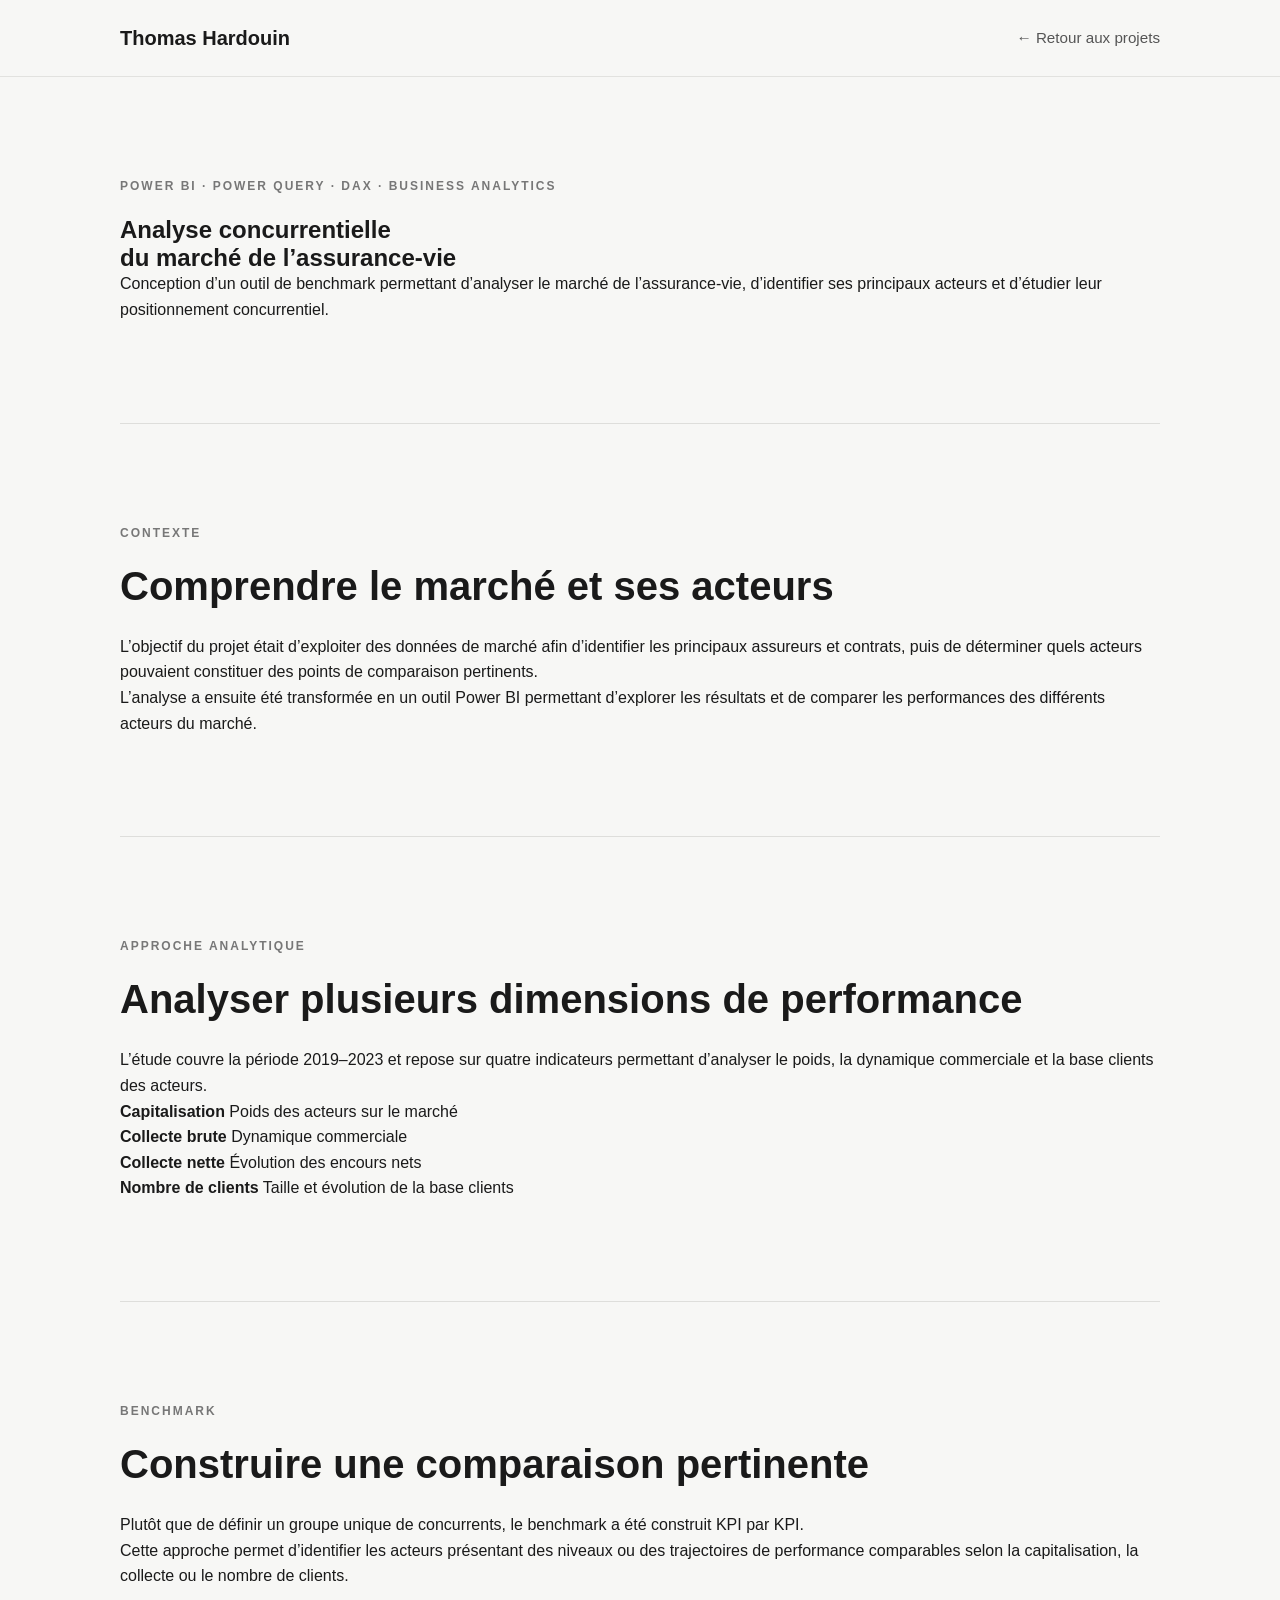
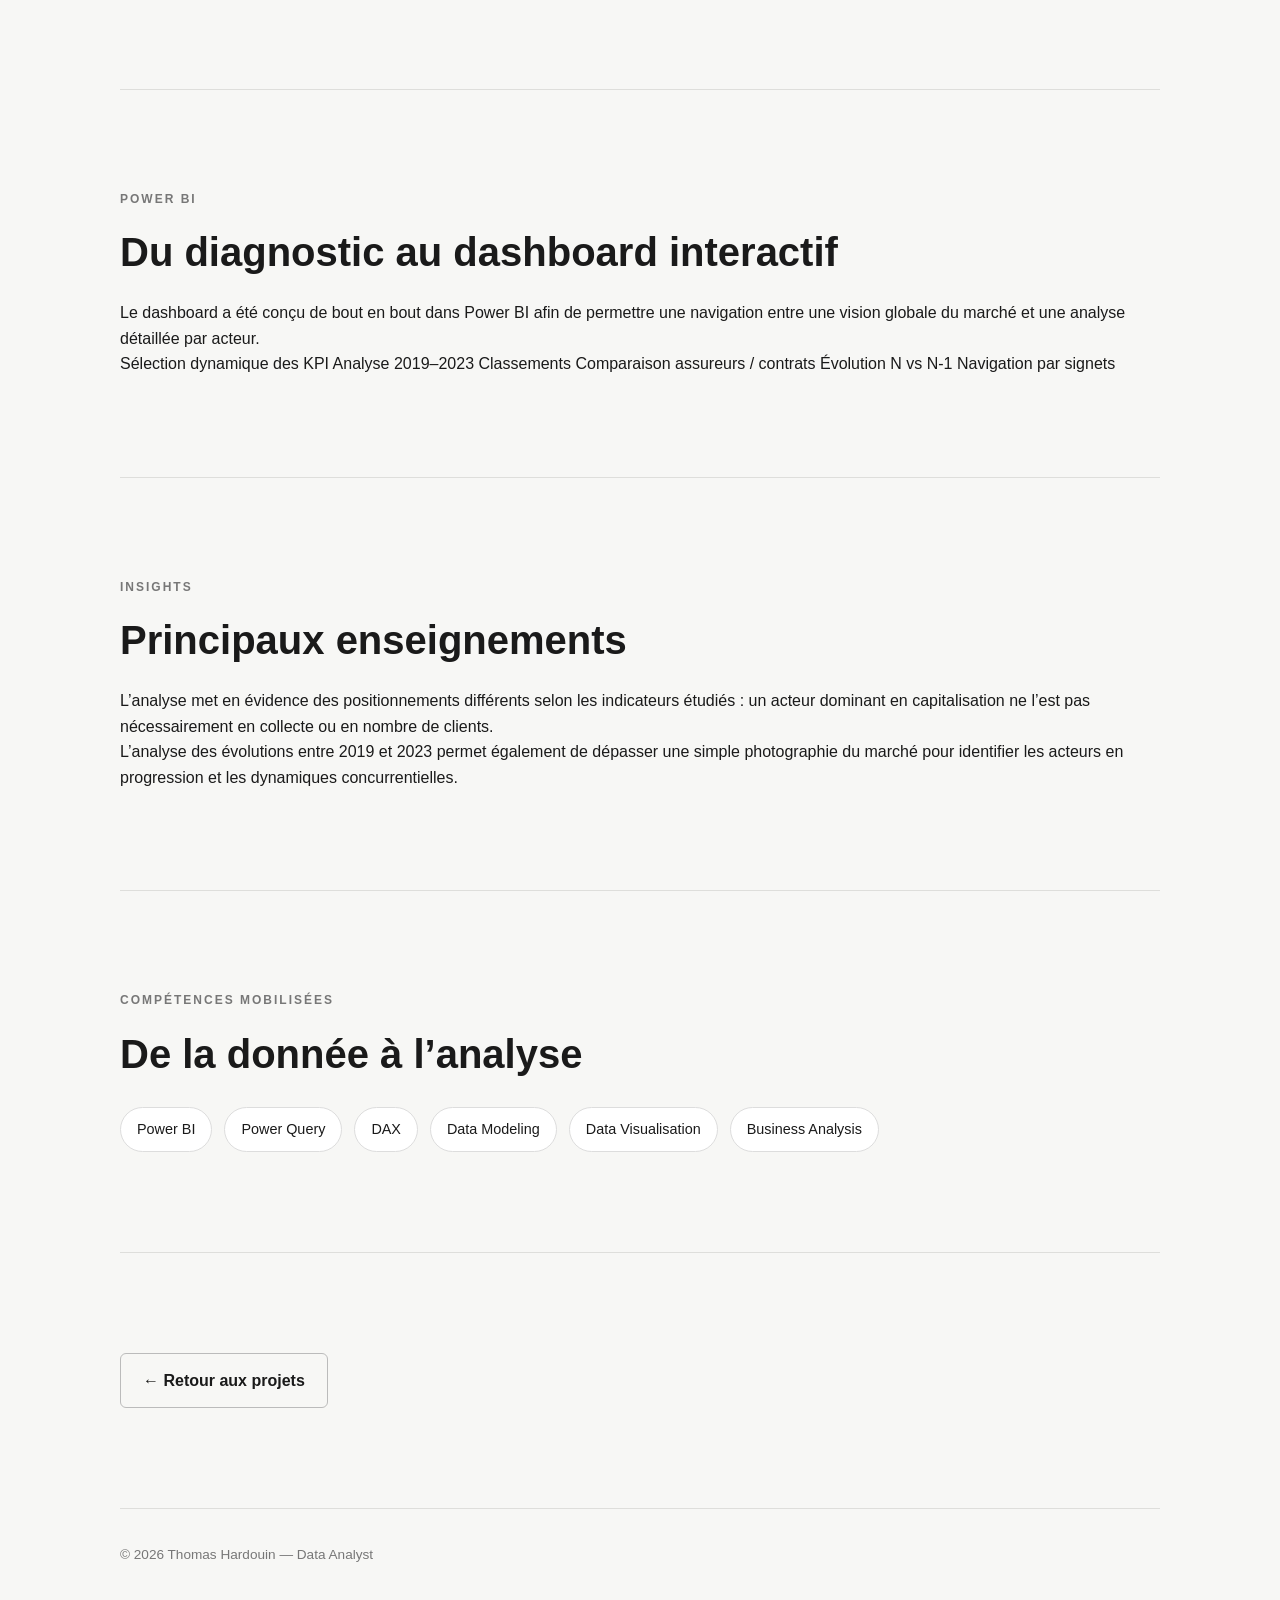
==== assurance-vie.html @ 6c4dad11 "Create assurance-vie.html for life insurance analysis This HTML file presents a competitive analysis" ====
<!DOCTYPE html>
<html lang="fr">

<head>
    <meta charset="UTF-8">
    <meta name="viewport" content="width=device-width, initial-scale=1.0">

    <title>Analyse concurrentielle Assurance Vie | Thomas Hardouin</title>

    <meta name="description"
          content="Projet Power BI d'analyse concurrentielle du marché de l'assurance-vie réalisé par Thomas Hardouin.">

    <link rel="stylesheet" href="style.css">
</head>

<body>

    <!-- Navigation -->
    <header>
        <nav>
            <a href="index.html" class="logo">Thomas Hardouin</a>

            <div class="nav-links">
                <a href="index.html#projets">← Retour aux projets</a>
            </div>
        </nav>
    </header>


    <main class="project-page">

        <!-- Présentation -->
        <section class="project-hero">

            <p class="section-label">
                POWER BI · POWER QUERY · DAX · BUSINESS ANALYTICS
            </p>

            <h1>
                Analyse concurrentielle<br>
                du marché de l’assurance-vie
            </h1>

            <p class="project-intro">
                Conception d’un outil de benchmark permettant d’analyser
                le marché de l’assurance-vie, d’identifier ses principaux
                acteurs et d’étudier leur positionnement concurrentiel.
            </p>

        </section>


        <!-- Contexte -->
        <section class="project-section">

            <p class="section-label">CONTEXTE</p>

            <h2>Comprendre le marché et ses acteurs</h2>

            <p>
                L’objectif du projet était d’exploiter des données de marché
                afin d’identifier les principaux assureurs et contrats,
                puis de déterminer quels acteurs pouvaient constituer
                des points de comparaison pertinents.
            </p>

            <p>
                L’analyse a ensuite été transformée en un outil Power BI
                permettant d’explorer les résultats et de comparer
                les performances des différents acteurs du marché.
            </p>

        </section>


        <!-- Approche -->
        <section class="project-section">

            <p class="section-label">APPROCHE ANALYTIQUE</p>

            <h2>Analyser plusieurs dimensions de performance</h2>

            <p>
                L’étude couvre la période 2019–2023 et repose sur quatre
                indicateurs permettant d’analyser le poids, la dynamique
                commerciale et la base clients des acteurs.
            </p>

            <div class="project-kpis">

                <div>
                    <strong>Capitalisation</strong>
                    <span>Poids des acteurs sur le marché</span>
                </div>

                <div>
                    <strong>Collecte brute</strong>
                    <span>Dynamique commerciale</span>
                </div>

                <div>
                    <strong>Collecte nette</strong>
                    <span>Évolution des encours nets</span>
                </div>

                <div>
                    <strong>Nombre de clients</strong>
                    <span>Taille et évolution de la base clients</span>
                </div>

            </div>

        </section>


        <!-- Benchmark -->
        <section class="project-section">

            <p class="section-label">BENCHMARK</p>

            <h2>Construire une comparaison pertinente</h2>

            <p>
                Plutôt que de définir un groupe unique de concurrents,
                le benchmark a été construit KPI par KPI.
            </p>

            <p>
                Cette approche permet d’identifier les acteurs présentant
                des niveaux ou des trajectoires de performance comparables
                selon la capitalisation, la collecte ou le nombre de clients.
            </p>

        </section>


        <!-- Dashboard -->
        <section class="project-section">

            <p class="section-label">POWER BI</p>

            <h2>Du diagnostic au dashboard interactif</h2>

            <p>
                Le dashboard a été conçu de bout en bout dans Power BI
                afin de permettre une navigation entre une vision globale
                du marché et une analyse détaillée par acteur.
            </p>

            <div class="dashboard-features">
                <span>Sélection dynamique des KPI</span>
                <span>Analyse 2019–2023</span>
                <span>Classements</span>
                <span>Comparaison assureurs / contrats</span>
                <span>Évolution N vs N-1</span>
                <span>Navigation par signets</span>
            </div>

            <!-- Nous ajouterons ici la capture du dashboard -->

        </section>


        <!-- Enseignements -->
        <section class="project-section">

            <p class="section-label">INSIGHTS</p>

            <h2>Principaux enseignements</h2>

            <p>
                L’analyse met en évidence des positionnements différents
                selon les indicateurs étudiés : un acteur dominant en
                capitalisation ne l’est pas nécessairement en collecte
                ou en nombre de clients.
            </p>

            <p>
                L’analyse des évolutions entre 2019 et 2023 permet également
                de dépasser une simple photographie du marché pour identifier
                les acteurs en progression et les dynamiques concurrentielles.
            </p>

        </section>


        <!-- Compétences -->
        <section class="project-section">

            <p class="section-label">COMPÉTENCES MOBILISÉES</p>

            <h2>De la donnée à l’analyse</h2>

            <div class="skills">
                <span>Power BI</span>
                <span>Power Query</span>
                <span>DAX</span>
                <span>Data Modeling</span>
                <span>Data Visualisation</span>
                <span>Business Analysis</span>
            </div>

        </section>


        <!-- Retour -->
        <section class="project-back">
            <a href="index.html#projets" class="button secondary">
                ← Retour aux projets
            </a>
        </section>

    </main>


    <footer>
        <p>© 2026 Thomas Hardouin — Data Analyst</p>
    </footer>

</body>
</html>
---- style.css ----
/* =========================
   BASE
========================= */

* {
    margin: 0;
    padding: 0;
    box-sizing: border-box;
}

html {
    scroll-behavior: smooth;
}

body {
    font-family: Arial, Helvetica, sans-serif;
    background: #f7f7f5;
    color: #1a1a1a;
    line-height: 1.6;
}

a {
    color: inherit;
    text-decoration: none;
}

/* =========================
   NAVIGATION
========================= */

header {
    background: rgba(247, 247, 245, 0.95);
    border-bottom: 1px solid #e2e2df;
    position: sticky;
    top: 0;
    z-index: 100;
}

nav {
    max-width: 1100px;
    margin: auto;
    padding: 22px 30px;
    display: flex;
    justify-content: space-between;
    align-items: center;
}

.logo {
    font-size: 1.25rem;
    font-weight: 700;
}

.nav-links {
    display: flex;
    gap: 30px;
}

.nav-links a {
    color: #555;
    font-size: 0.95rem;
}

.nav-links a:hover {
    color: #000;
}

/* =========================
   STRUCTURE
========================= */

main {
    max-width: 1100px;
    margin: auto;
    padding: 0 30px;
}

section {
    padding: 100px 0;
    border-bottom: 1px solid #dededb;
}

.section-label,
.eyebrow {
    font-size: 0.75rem;
    font-weight: 700;
    letter-spacing: 2px;
    color: #777;
    margin-bottom: 20px;
}

h1,
h2,
h3 {
    line-height: 1.15;
}

h2 {
    font-size: 2.5rem;
    margin-bottom: 25px;
}

/* =========================
   HERO
========================= */

.hero {
    min-height: 75vh;
    display: flex;
    flex-direction: column;
    justify-content: center;
}

.hero h1 {
    font-size: clamp(3rem, 7vw, 5.5rem);
    max-width: 900px;
    letter-spacing: -3px;
    margin-bottom: 30px;
}

.hero-description {
    max-width: 650px;
    font-size: 1.2rem;
    color: #555;
    margin-bottom: 40px;
}

.hero-buttons {
    display: flex;
    gap: 15px;
    flex-wrap: wrap;
}

.button {
    display: inline-block;
    padding: 14px 22px;
    border-radius: 6px;
    font-weight: 600;
}

.button.primary {
    background: #1a1a1a;
    color: white;
}

.button.secondary {
    border: 1px solid #bbb;
    background: transparent;
}

.button:hover {
    opacity: 0.8;
}

/* =========================
   À PROPOS
========================= */

#apropos > p:last-child {
    max-width: 750px;
    font-size: 1.15rem;
    color: #555;
}

/* =========================
   PROJETS
========================= */

.projects-grid {
    display: grid;
    grid-template-columns: repeat(2, 1fr);
    gap: 25px;
    margin-top: 40px;
}

.project-card {
    background: white;
    border: 1px solid #e0e0dd;
    border-radius: 12px;
    padding: 35px;
    transition: transform 0.2s ease, box-shadow 0.2s ease;
}

.project-card:hover {
    transform: translateY(-4px);
    box-shadow: 0 12px 30px rgba(0, 0, 0, 0.07);
}

.project-type {
    font-size: 0.7rem;
    letter-spacing: 1px;
    font-weight: 700;
    color: #777;
    margin-bottom: 18px;
}

.project-card h3 {
    font-size: 1.6rem;
    margin-bottom: 18px;
}

.project-card > p:not(.project-type) {
    color: #666;
    margin-bottom: 25px;
}

.project-link {
    font-weight: 600;
}

.upcoming {
    opacity: 0.6;
}

/* =========================
   COMPÉTENCES
========================= */

.skills {
    display: flex;
    flex-wrap: wrap;
    gap: 12px;
    margin-top: 30px;
}

.skills span {
    background: white;
    border: 1px solid #ddd;
    padding: 10px 16px;
    border-radius: 50px;
    font-size: 0.9rem;
}

/* =========================
   CONTACT
========================= */

#contact > p:not(.section-label) {
    color: #555;
    font-size: 1.1rem;
    margin-bottom: 25px;
}

.contact-links {
    display: flex;
    gap: 20px;
}

.contact-links a {
    font-weight: 600;
    border-bottom: 1px solid #222;
}

/* =========================
   FOOTER
========================= */

footer {
    max-width: 1100px;
    margin: auto;
    padding: 35px 30px;
    color: #777;
    font-size: 0.85rem;
}

/* =========================
   MOBILE
========================= */

@media (max-width: 700px) {

    nav {
        padding: 18px 20px;
    }

    .nav-links {
        display: none;
    }

    main {
        padding: 0 20px;
    }

    section {
        padding: 70px 0;
    }

    .hero h1 {
        letter-spacing: -2px;
    }

    .projects-grid {
        grid-template-columns: 1fr;
    }

    h2 {
        font-size: 2rem;
    }
}



}

/* =========================
   PHOTO ACCUEIL
========================= */

.hero {
    position: relative;
    padding-right: 360px;
}

.hero-photo {
    position: absolute;
    right: 25px;
    top: 50%;
    transform: translateY(-50%);
}

.hero-photo img {
    width: 280px;
    height: 280px;
    object-fit: cover;
    object-position: center top;
    border-radius: 50%;
    display: block;
}

/* =========================
   PHOTO ACCUEIL - MOBILE
========================= */

@media (max-width: 800px) {

    .hero {
        padding-right: 0;
    }

    .hero-photo {
        position: static;
        transform: none;
        margin-top: 40px;
        display: flex;
        justify-content: center;
    }

    .hero-photo img {
        width: 200px;
        height: 200px;
        object-fit: cover;
        object-position: center top;
        border-radius: 50%;
    }
}
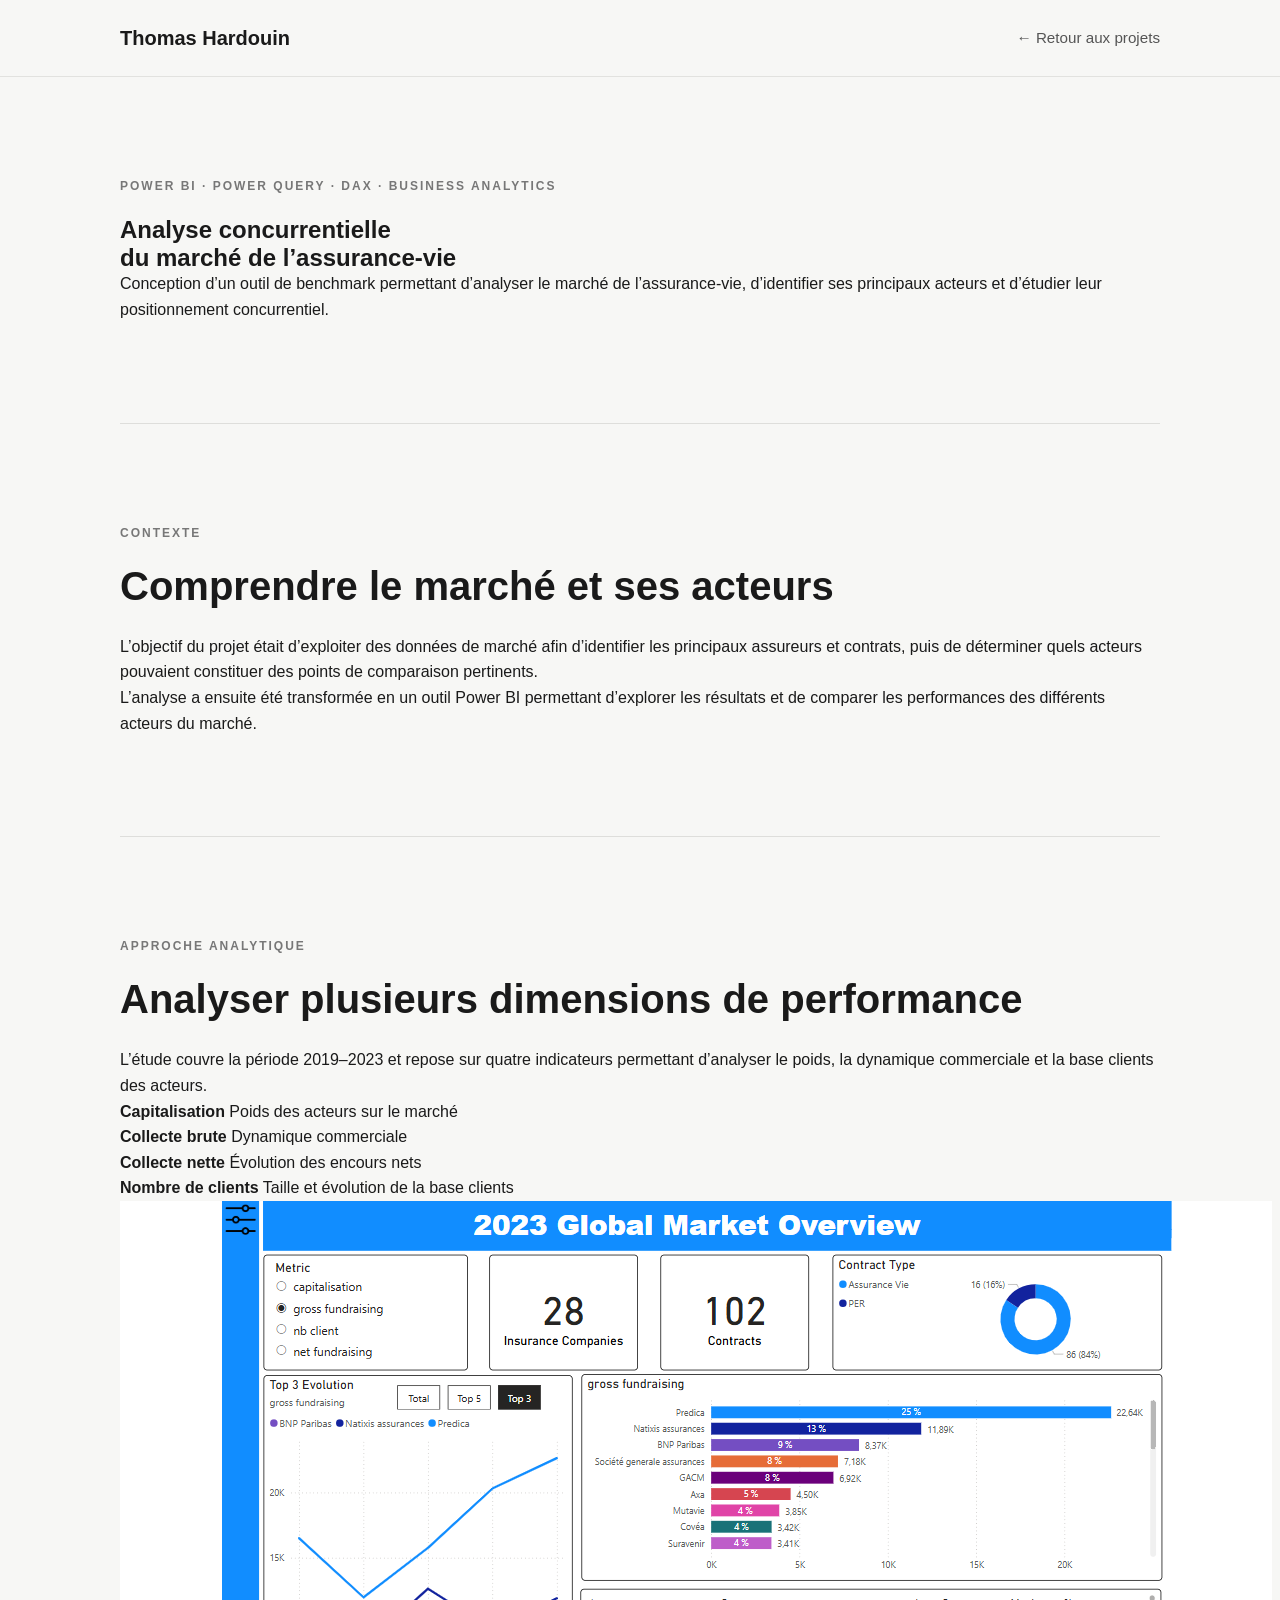
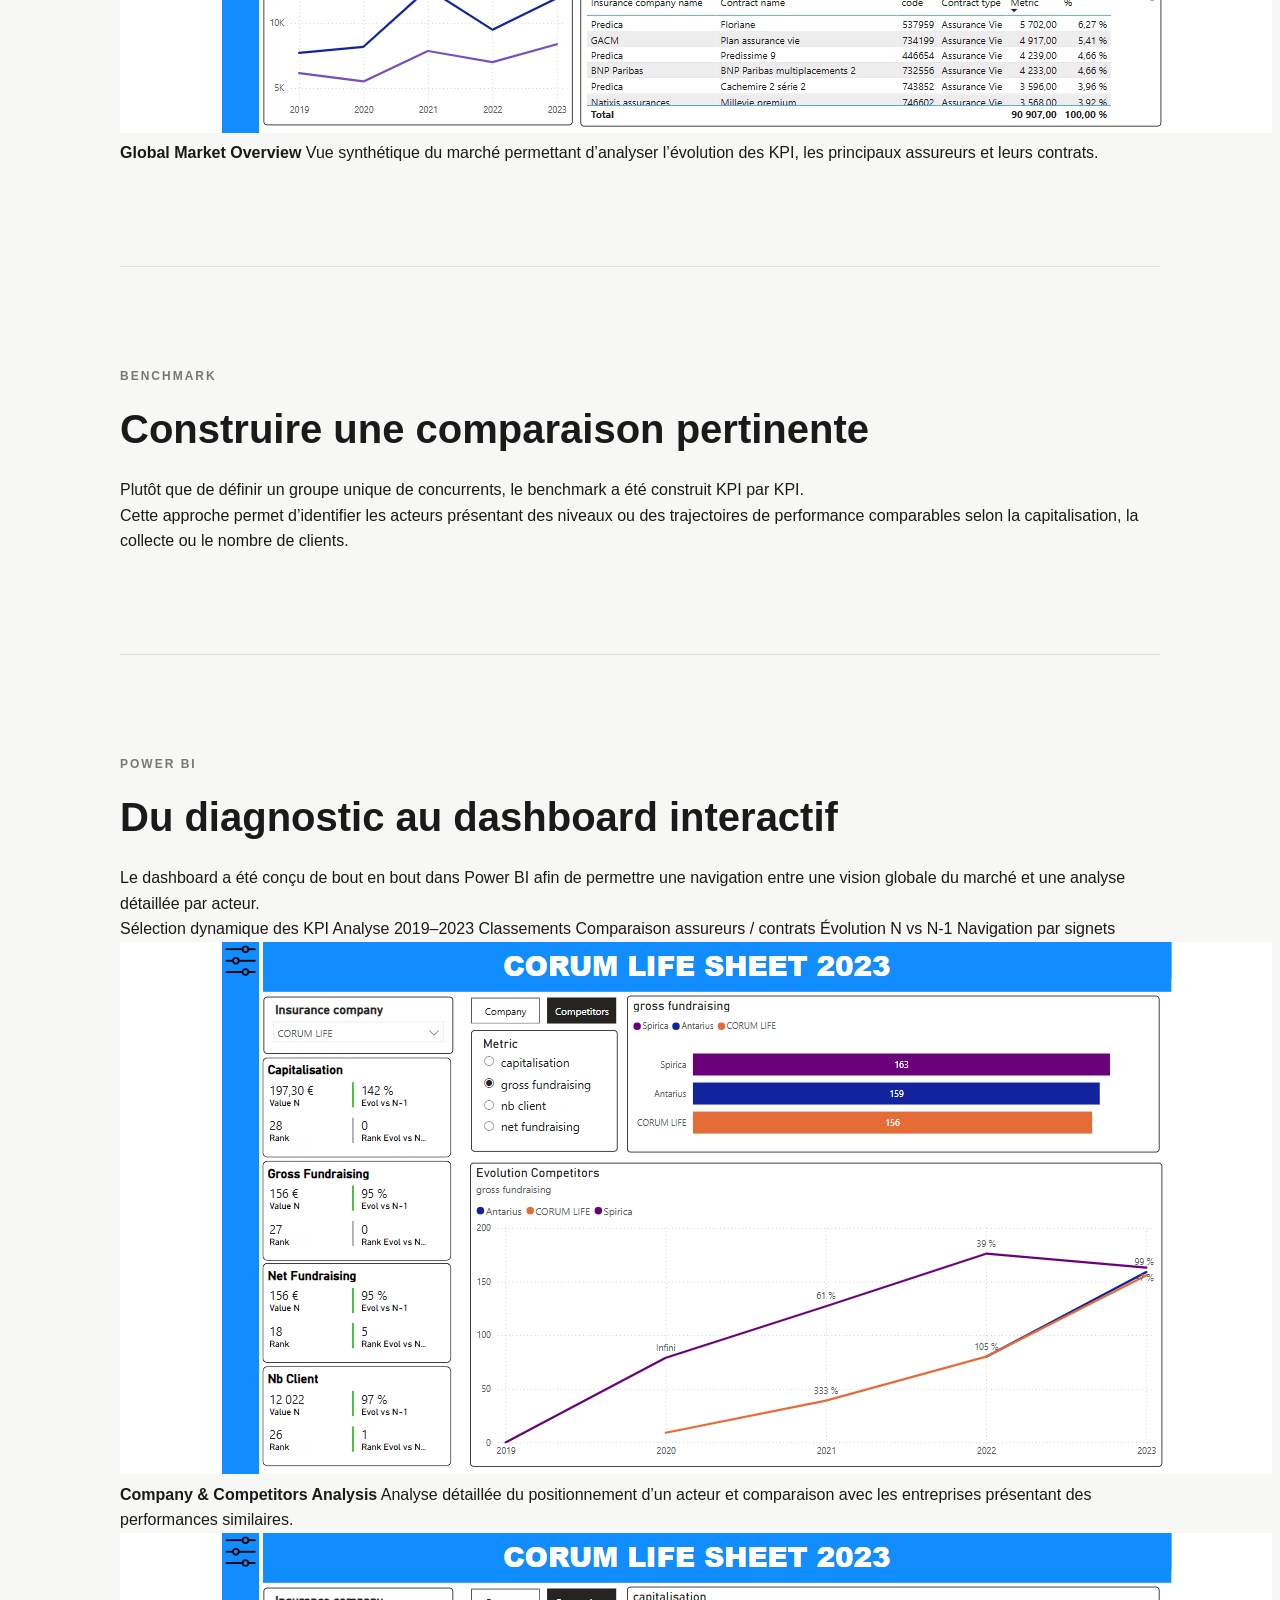
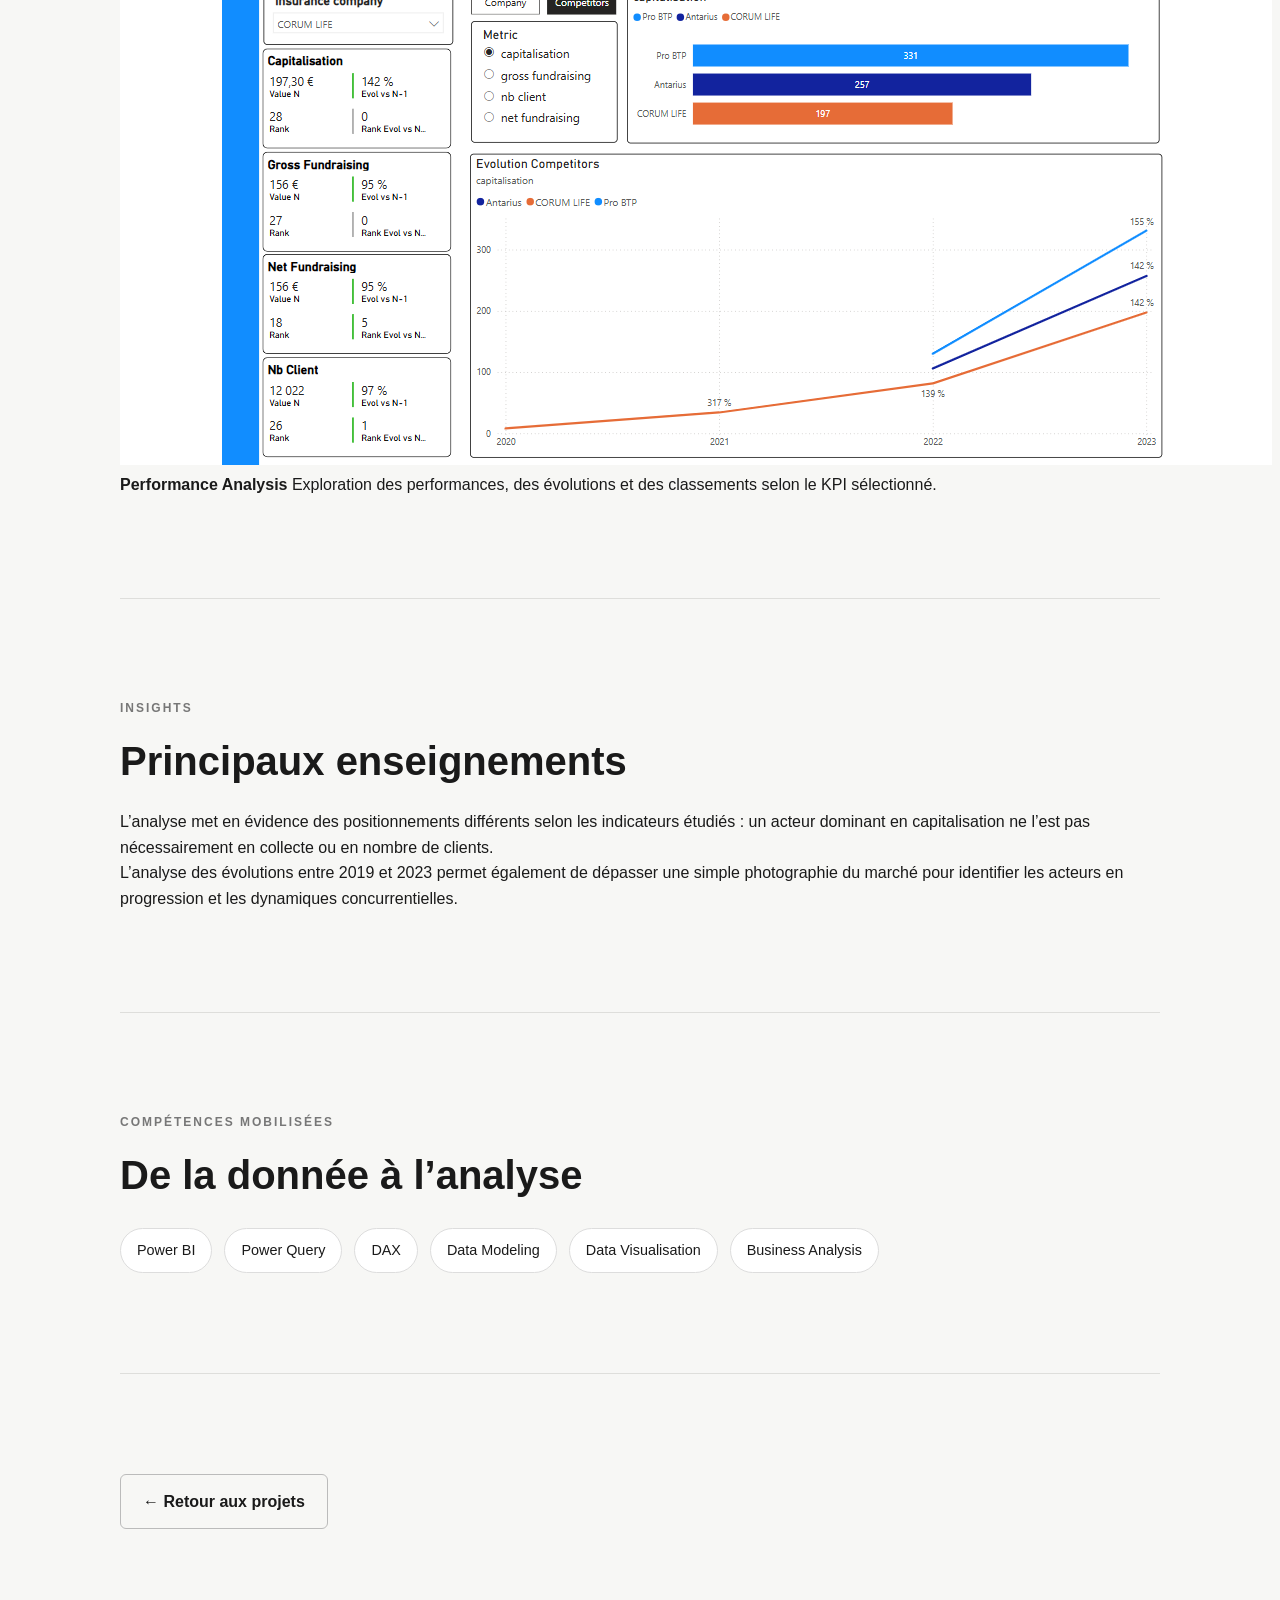
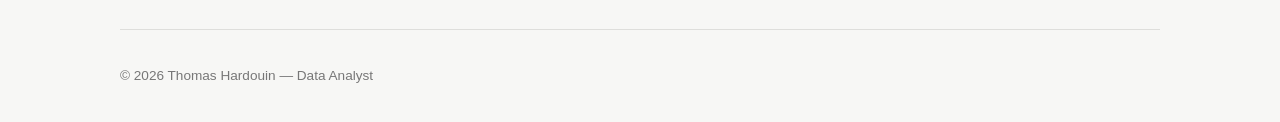
==== commit c7dbf093: "Update assurance-vie.html" ====
--- a/assurance-vie.html
+++ b/assurance-vie.html
@@ -109,6 +109,25 @@
                 </div>
 
             </div>
+
+
+            <!-- Capture Global Market Overview -->
+            <figure class="dashboard-showcase">
+
+                <img
+                    src="global-market-overview.png"
+                    alt="Dashboard Power BI - Global Market Overview"
+                    class="dashboard-image"
+                >
+
+                <figcaption>
+                    <strong>Global Market Overview</strong>
+                    Vue synthétique du marché permettant d’analyser
+                    l’évolution des KPI, les principaux assureurs
+                    et leurs contrats.
+                </figcaption>
+
+            </figure>
 
         </section>
 
@@ -156,7 +175,42 @@
                 <span>Navigation par signets</span>
             </div>
 
-            <!-- Nous ajouterons ici la capture du dashboard -->
+
+            <!-- Capture Benchmark -->
+            <figure class="dashboard-showcase">
+
+                <img
+                    src="corum-life-benchmark.png"
+                    alt="Dashboard Power BI - Benchmark concurrentiel"
+                    class="dashboard-image"
+                >
+
+                <figcaption>
+                    <strong>Company & Competitors Analysis</strong>
+                    Analyse détaillée du positionnement d’un acteur
+                    et comparaison avec les entreprises présentant
+                    des performances similaires.
+                </figcaption>
+
+            </figure>
+
+
+            <!-- Capture Performance -->
+            <figure class="dashboard-showcase">
+
+                <img
+                    src="corum-life-performance.png"
+                    alt="Dashboard Power BI - Analyse des performances"
+                    class="dashboard-image"
+                >
+
+                <figcaption>
+                    <strong>Performance Analysis</strong>
+                    Exploration des performances, des évolutions
+                    et des classements selon le KPI sélectionné.
+                </figcaption>
+
+            </figure>
 
         </section>
 
@@ -205,9 +259,11 @@
 
         <!-- Retour -->
         <section class="project-back">
+
             <a href="index.html#projets" class="button secondary">
                 ← Retour aux projets
             </a>
+
         </section>
 
     </main>
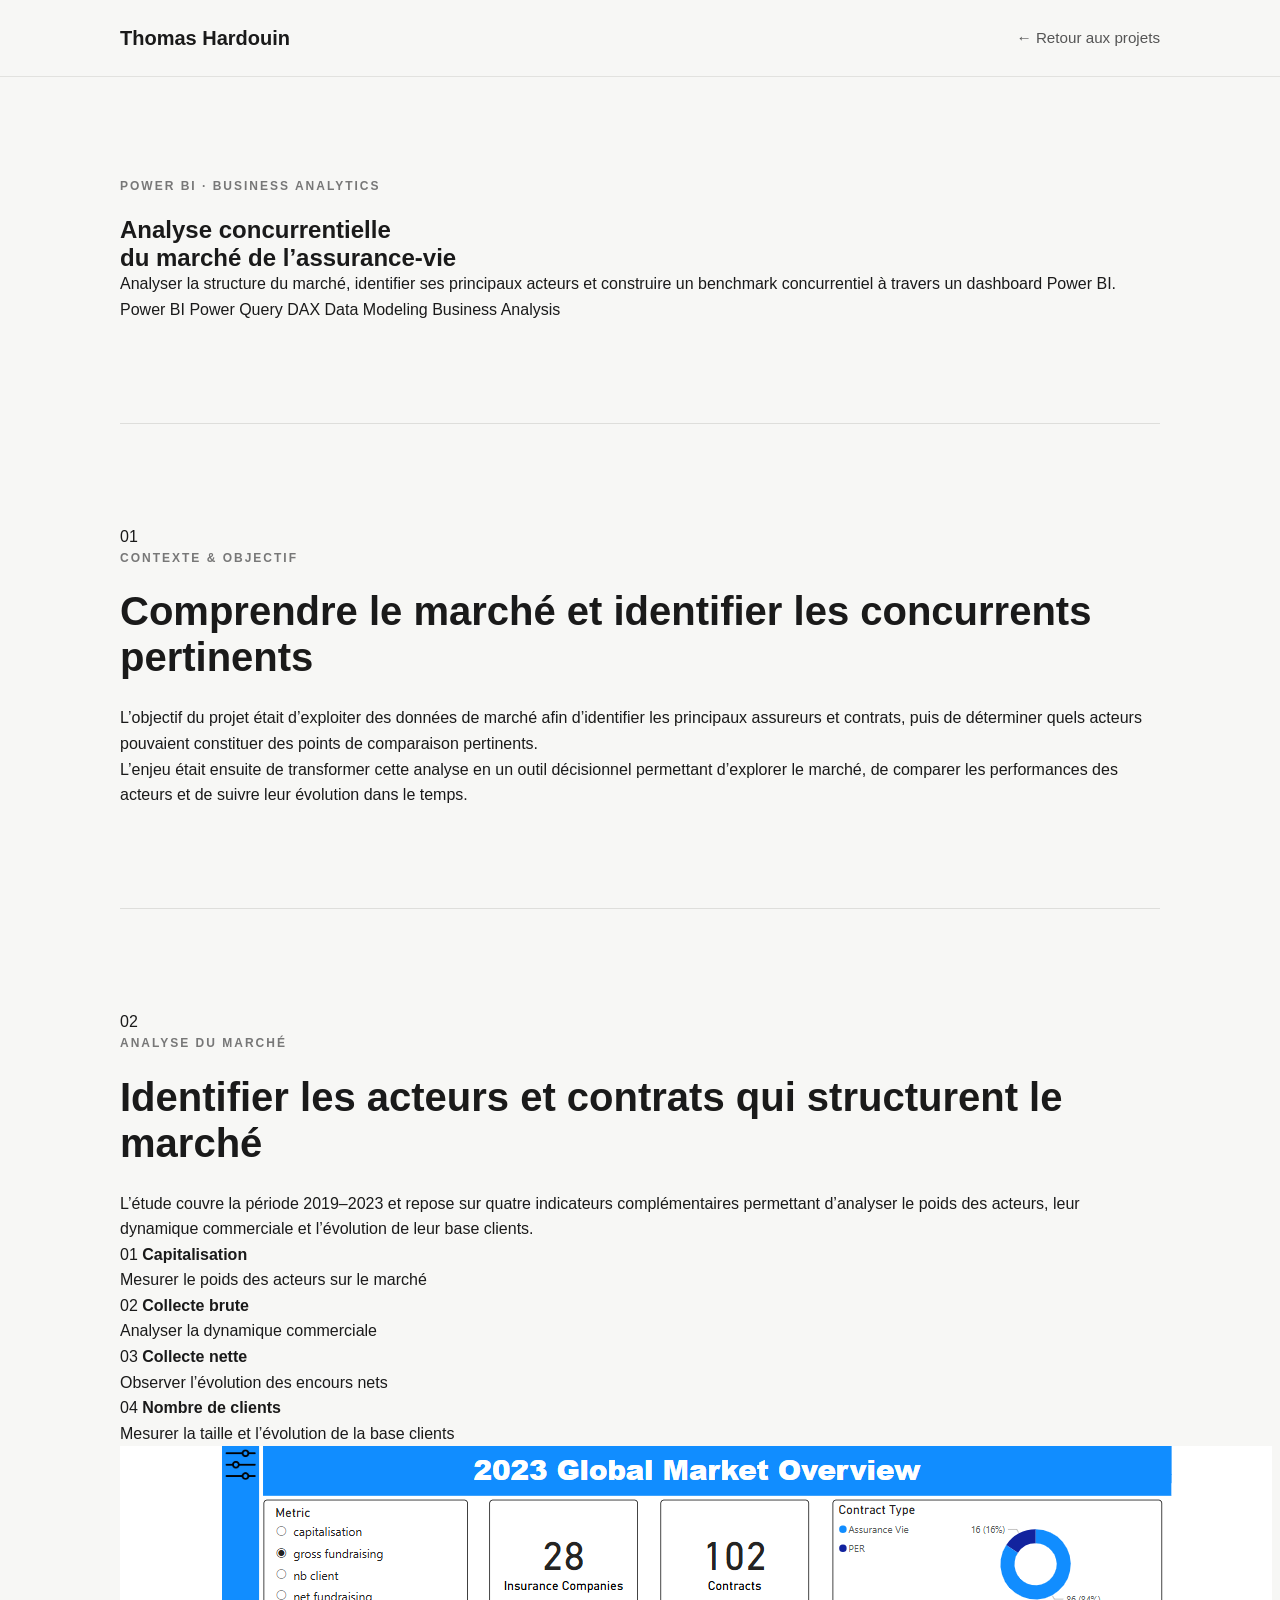
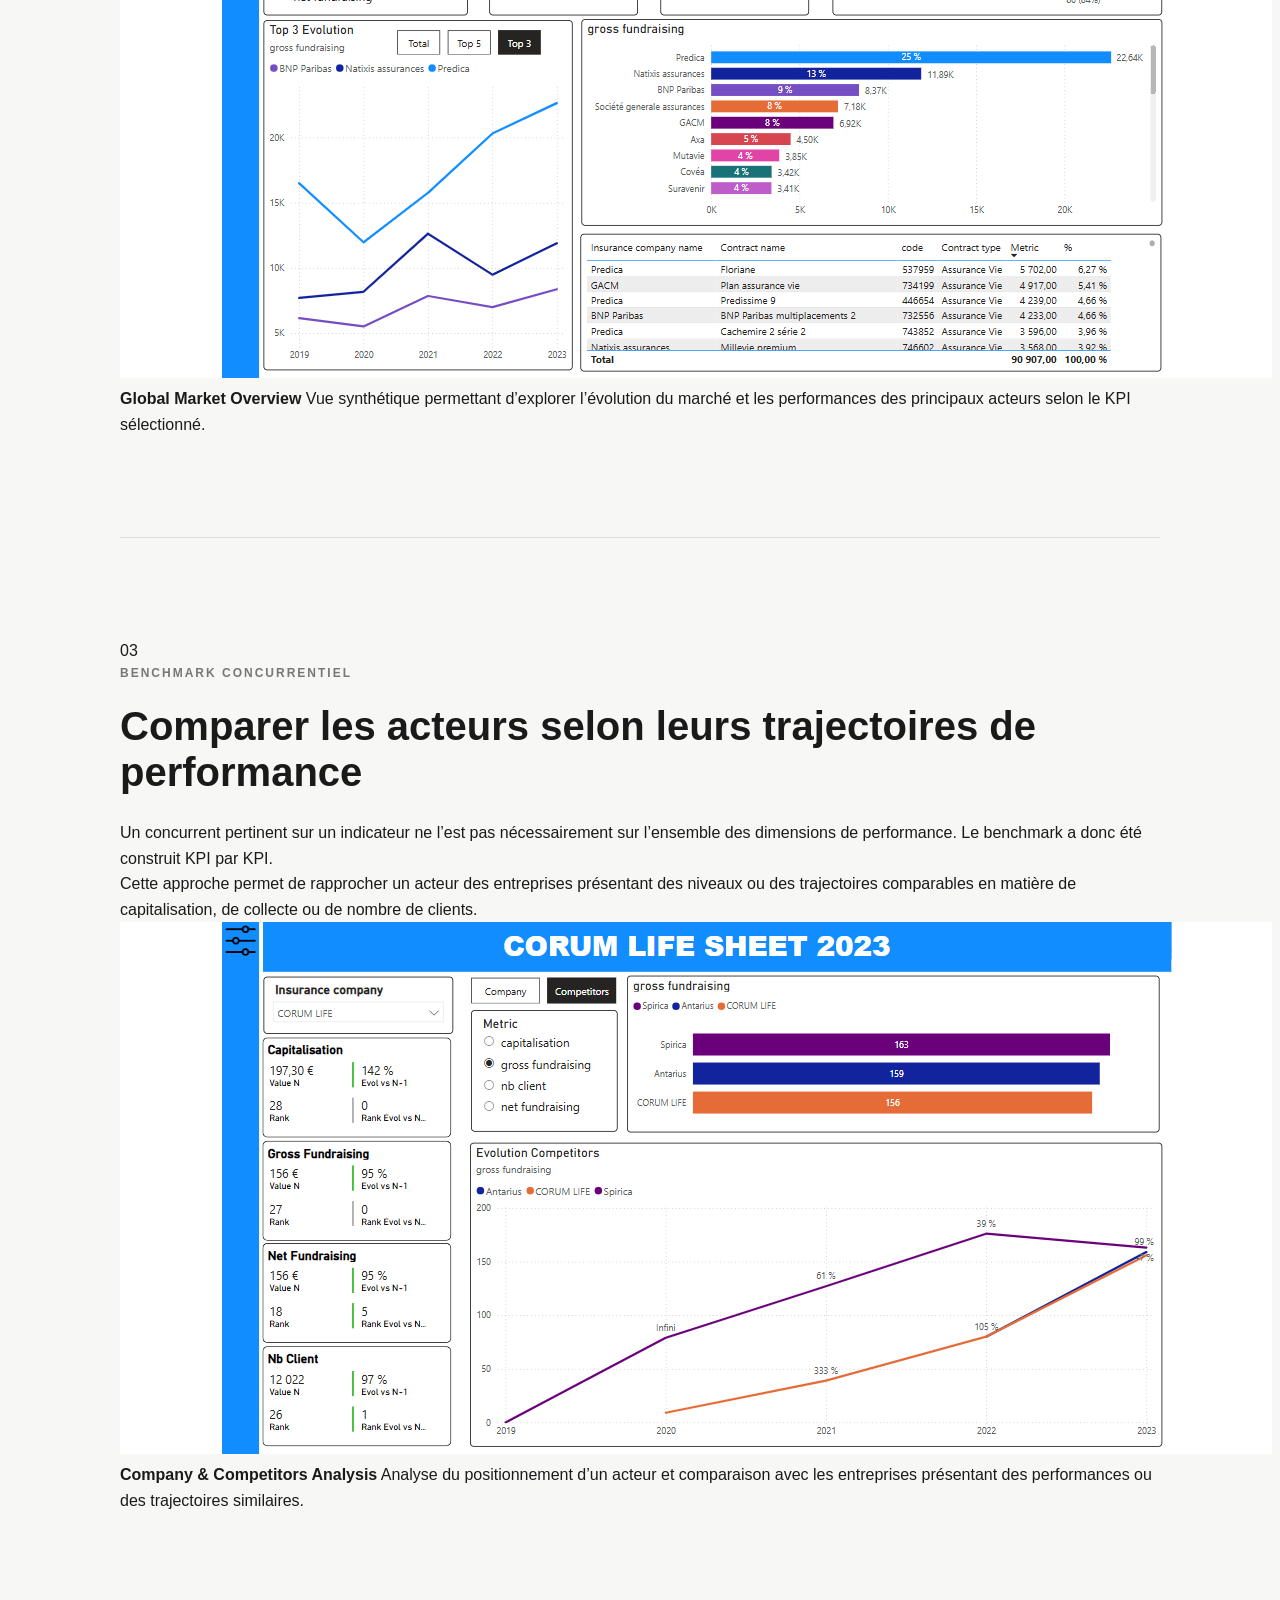
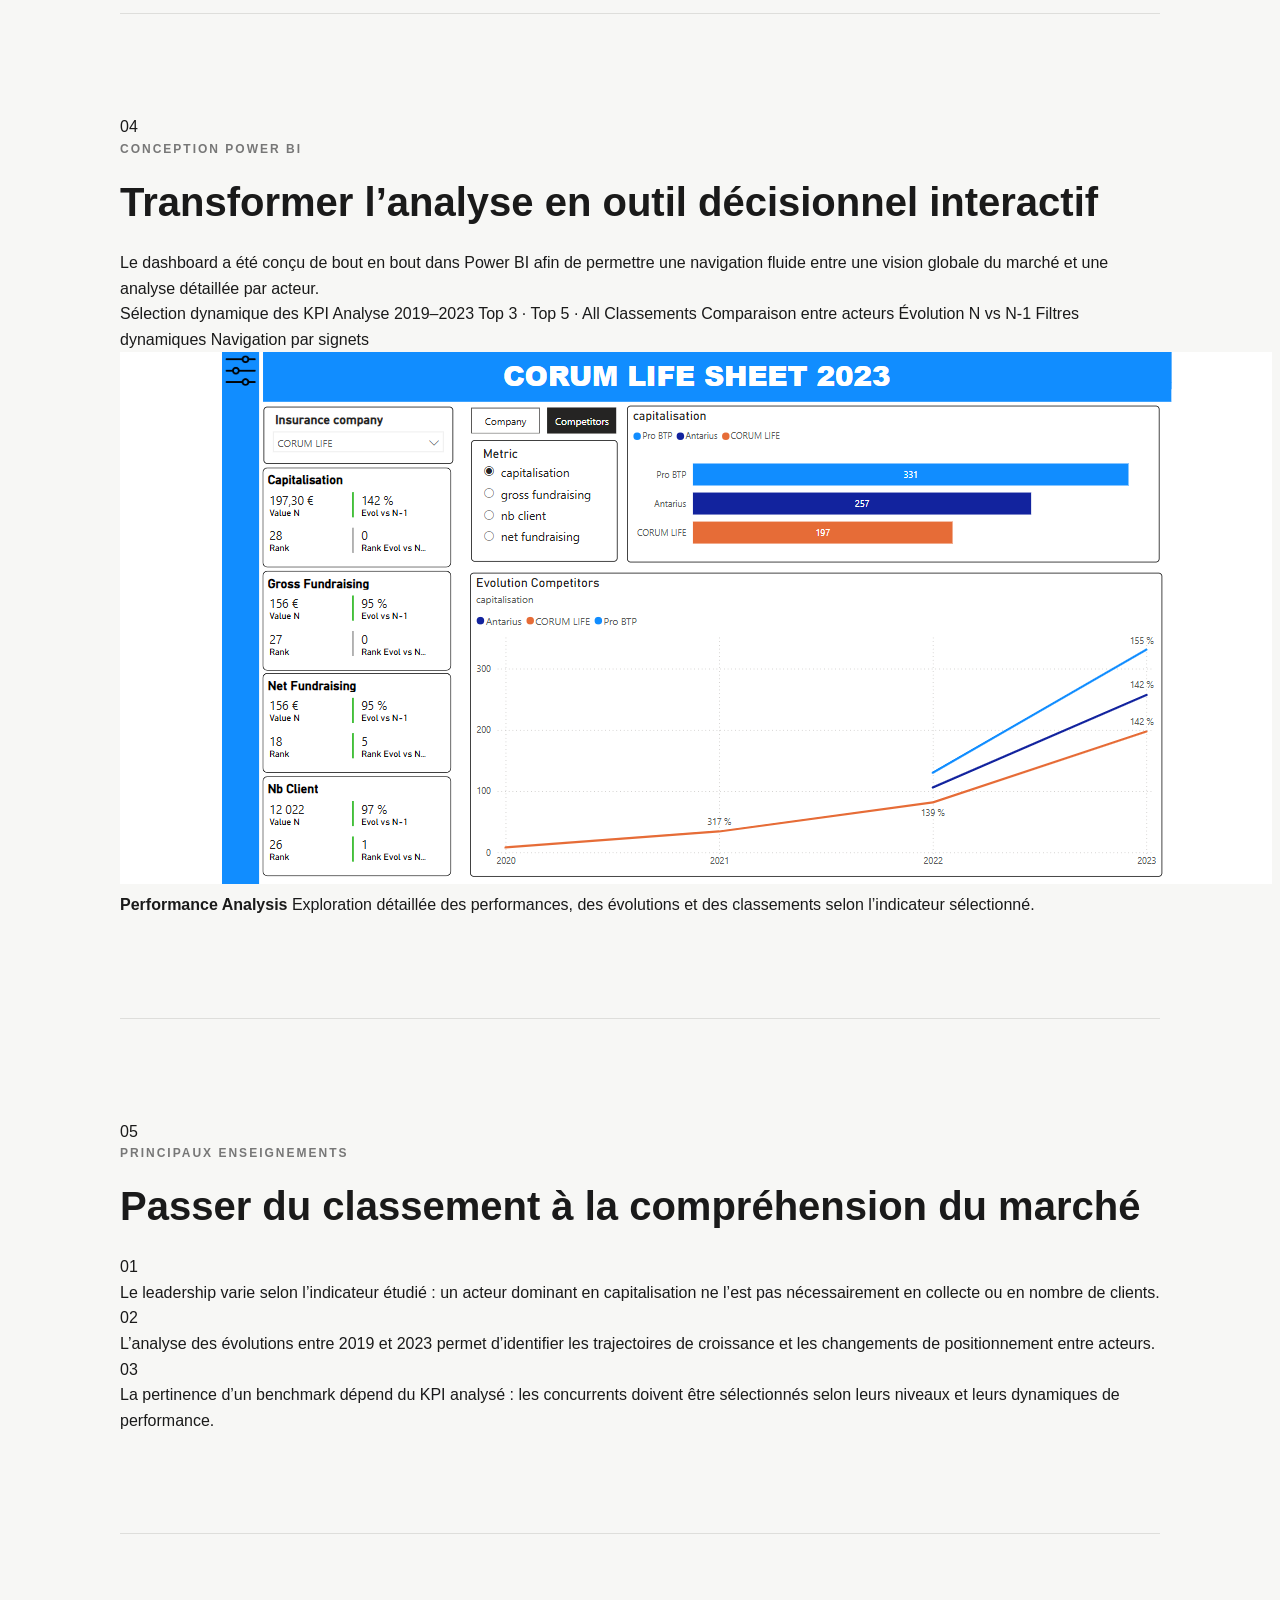
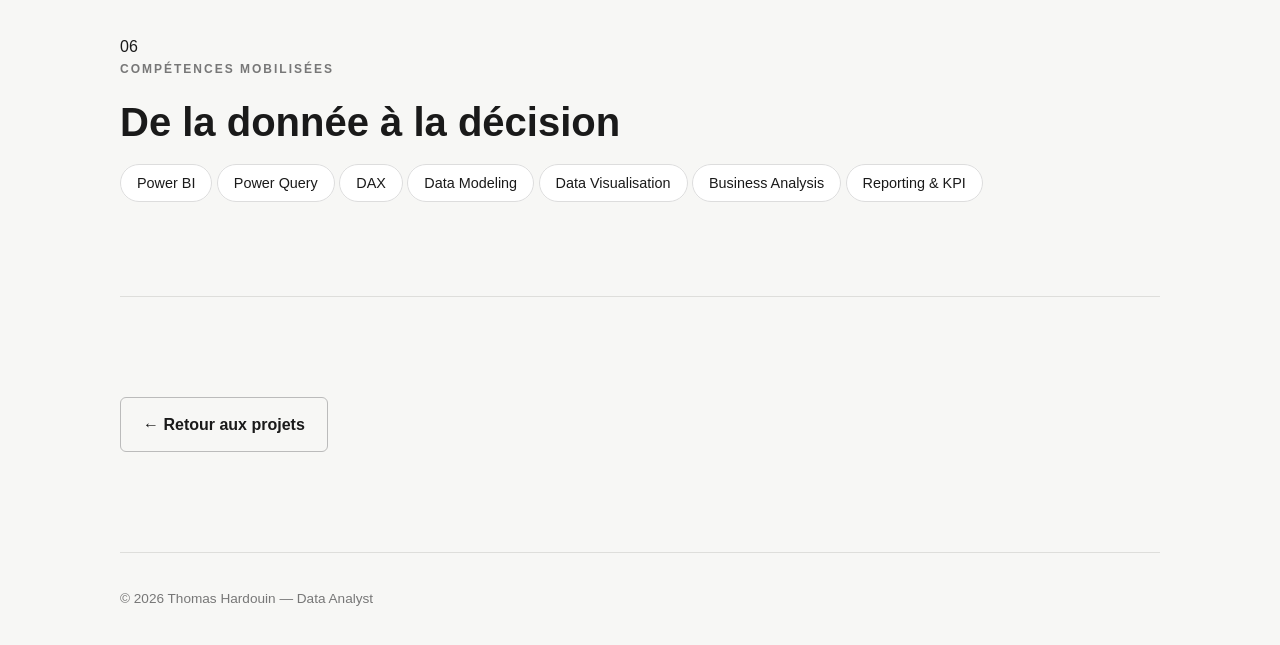
==== commit c78d8f58: "Refactor HTML structure and update content" ====
--- a/assurance-vie.html
+++ b/assurance-vie.html
@@ -15,7 +15,9 @@
 
 <body>
 
-    <!-- Navigation -->
+    <!-- =========================
+         NAVIGATION
+    ========================== -->
     <header>
         <nav>
             <a href="index.html" class="logo">Thomas Hardouin</a>
@@ -29,11 +31,14 @@
 
     <main class="project-page">
 
-        <!-- Présentation -->
-        <section class="project-hero">
+
+        <!-- =========================
+             HERO
+        ========================== -->
+        <section class="case-hero">
 
             <p class="section-label">
-                POWER BI · POWER QUERY · DAX · BUSINESS ANALYTICS
+                POWER BI · BUSINESS ANALYTICS
             </p>
 
             <h1>
@@ -41,224 +46,362 @@
                 du marché de l’assurance-vie
             </h1>
 
-            <p class="project-intro">
-                Conception d’un outil de benchmark permettant d’analyser
-                le marché de l’assurance-vie, d’identifier ses principaux
-                acteurs et d’étudier leur positionnement concurrentiel.
+            <p class="case-hero-description">
+                Analyser la structure du marché, identifier ses principaux
+                acteurs et construire un benchmark concurrentiel à travers
+                un dashboard Power BI.
             </p>
 
-        </section>
-
-
-        <!-- Contexte -->
-        <section class="project-section">
-
-            <p class="section-label">CONTEXTE</p>
-
-            <h2>Comprendre le marché et ses acteurs</h2>
-
-            <p>
-                L’objectif du projet était d’exploiter des données de marché
-                afin d’identifier les principaux assureurs et contrats,
-                puis de déterminer quels acteurs pouvaient constituer
-                des points de comparaison pertinents.
-            </p>
-
-            <p>
-                L’analyse a ensuite été transformée en un outil Power BI
-                permettant d’explorer les résultats et de comparer
-                les performances des différents acteurs du marché.
-            </p>
-
-        </section>
-
-
-        <!-- Approche -->
-        <section class="project-section">
-
-            <p class="section-label">APPROCHE ANALYTIQUE</p>
-
-            <h2>Analyser plusieurs dimensions de performance</h2>
-
-            <p>
-                L’étude couvre la période 2019–2023 et repose sur quatre
-                indicateurs permettant d’analyser le poids, la dynamique
-                commerciale et la base clients des acteurs.
-            </p>
-
-            <div class="project-kpis">
-
-                <div>
-                    <strong>Capitalisation</strong>
-                    <span>Poids des acteurs sur le marché</span>
-                </div>
-
-                <div>
-                    <strong>Collecte brute</strong>
-                    <span>Dynamique commerciale</span>
-                </div>
-
-                <div>
-                    <strong>Collecte nette</strong>
-                    <span>Évolution des encours nets</span>
-                </div>
-
-                <div>
-                    <strong>Nombre de clients</strong>
-                    <span>Taille et évolution de la base clients</span>
-                </div>
-
-            </div>
-
-
-            <!-- Capture Global Market Overview -->
-            <figure class="dashboard-showcase">
-
-                <img
-                    src="global-market-overview.png"
-                    alt="Dashboard Power BI - Global Market Overview"
-                    class="dashboard-image"
-                >
-
-                <figcaption>
-                    <strong>Global Market Overview</strong>
-                    Vue synthétique du marché permettant d’analyser
-                    l’évolution des KPI, les principaux assureurs
-                    et leurs contrats.
-                </figcaption>
-
-            </figure>
-
-        </section>
-
-
-        <!-- Benchmark -->
-        <section class="project-section">
-
-            <p class="section-label">BENCHMARK</p>
-
-            <h2>Construire une comparaison pertinente</h2>
-
-            <p>
-                Plutôt que de définir un groupe unique de concurrents,
-                le benchmark a été construit KPI par KPI.
-            </p>
-
-            <p>
-                Cette approche permet d’identifier les acteurs présentant
-                des niveaux ou des trajectoires de performance comparables
-                selon la capitalisation, la collecte ou le nombre de clients.
-            </p>
-
-        </section>
-
-
-        <!-- Dashboard -->
-        <section class="project-section">
-
-            <p class="section-label">POWER BI</p>
-
-            <h2>Du diagnostic au dashboard interactif</h2>
-
-            <p>
-                Le dashboard a été conçu de bout en bout dans Power BI
-                afin de permettre une navigation entre une vision globale
-                du marché et une analyse détaillée par acteur.
-            </p>
-
-            <div class="dashboard-features">
-                <span>Sélection dynamique des KPI</span>
-                <span>Analyse 2019–2023</span>
-                <span>Classements</span>
-                <span>Comparaison assureurs / contrats</span>
-                <span>Évolution N vs N-1</span>
-                <span>Navigation par signets</span>
-            </div>
-
-
-            <!-- Capture Benchmark -->
-            <figure class="dashboard-showcase">
-
-                <img
-                    src="corum-life-benchmark.png"
-                    alt="Dashboard Power BI - Benchmark concurrentiel"
-                    class="dashboard-image"
-                >
-
-                <figcaption>
-                    <strong>Company & Competitors Analysis</strong>
-                    Analyse détaillée du positionnement d’un acteur
-                    et comparaison avec les entreprises présentant
-                    des performances similaires.
-                </figcaption>
-
-            </figure>
-
-
-            <!-- Capture Performance -->
-            <figure class="dashboard-showcase">
-
-                <img
-                    src="corum-life-performance.png"
-                    alt="Dashboard Power BI - Analyse des performances"
-                    class="dashboard-image"
-                >
-
-                <figcaption>
-                    <strong>Performance Analysis</strong>
-                    Exploration des performances, des évolutions
-                    et des classements selon le KPI sélectionné.
-                </figcaption>
-
-            </figure>
-
-        </section>
-
-
-        <!-- Enseignements -->
-        <section class="project-section">
-
-            <p class="section-label">INSIGHTS</p>
-
-            <h2>Principaux enseignements</h2>
-
-            <p>
-                L’analyse met en évidence des positionnements différents
-                selon les indicateurs étudiés : un acteur dominant en
-                capitalisation ne l’est pas nécessairement en collecte
-                ou en nombre de clients.
-            </p>
-
-            <p>
-                L’analyse des évolutions entre 2019 et 2023 permet également
-                de dépasser une simple photographie du marché pour identifier
-                les acteurs en progression et les dynamiques concurrentielles.
-            </p>
-
-        </section>
-
-
-        <!-- Compétences -->
-        <section class="project-section">
-
-            <p class="section-label">COMPÉTENCES MOBILISÉES</p>
-
-            <h2>De la donnée à l’analyse</h2>
-
-            <div class="skills">
+            <div class="case-tags">
                 <span>Power BI</span>
                 <span>Power Query</span>
                 <span>DAX</span>
                 <span>Data Modeling</span>
-                <span>Data Visualisation</span>
                 <span>Business Analysis</span>
             </div>
 
         </section>
 
 
-        <!-- Retour -->
-        <section class="project-back">
+        <!-- =========================
+             01 - CONTEXTE
+        ========================== -->
+        <section class="case-section">
+
+            <div class="case-section-header">
+                <p class="case-number">01</p>
+
+                <div>
+                    <p class="section-label">CONTEXTE & OBJECTIF</p>
+
+                    <h2>
+                        Comprendre le marché et identifier
+                        les concurrents pertinents
+                    </h2>
+                </div>
+            </div>
+
+            <div class="case-content">
+
+                <p>
+                    L’objectif du projet était d’exploiter des données de marché
+                    afin d’identifier les principaux assureurs et contrats,
+                    puis de déterminer quels acteurs pouvaient constituer
+                    des points de comparaison pertinents.
+                </p>
+
+                <p>
+                    L’enjeu était ensuite de transformer cette analyse en un
+                    outil décisionnel permettant d’explorer le marché,
+                    de comparer les performances des acteurs et de suivre
+                    leur évolution dans le temps.
+                </p>
+
+            </div>
+
+        </section>
+
+
+        <!-- =========================
+             02 - ANALYSE DU MARCHÉ
+        ========================== -->
+        <section class="case-section">
+
+            <div class="case-section-header">
+                <p class="case-number">02</p>
+
+                <div>
+                    <p class="section-label">ANALYSE DU MARCHÉ</p>
+
+                    <h2>
+                        Identifier les acteurs et contrats
+                        qui structurent le marché
+                    </h2>
+                </div>
+            </div>
+
+            <div class="case-content">
+
+                <p>
+                    L’étude couvre la période 2019–2023 et repose sur quatre
+                    indicateurs complémentaires permettant d’analyser le poids
+                    des acteurs, leur dynamique commerciale et l’évolution
+                    de leur base clients.
+                </p>
+
+
+                <!-- KPI -->
+                <div class="case-kpis">
+
+                    <div class="case-kpi">
+                        <span class="kpi-number">01</span>
+                        <strong>Capitalisation</strong>
+                        <p>Mesurer le poids des acteurs sur le marché</p>
+                    </div>
+
+                    <div class="case-kpi">
+                        <span class="kpi-number">02</span>
+                        <strong>Collecte brute</strong>
+                        <p>Analyser la dynamique commerciale</p>
+                    </div>
+
+                    <div class="case-kpi">
+                        <span class="kpi-number">03</span>
+                        <strong>Collecte nette</strong>
+                        <p>Observer l’évolution des encours nets</p>
+                    </div>
+
+                    <div class="case-kpi">
+                        <span class="kpi-number">04</span>
+                        <strong>Nombre de clients</strong>
+                        <p>Mesurer la taille et l’évolution de la base clients</p>
+                    </div>
+
+                </div>
+
+
+                <!-- Dashboard marché -->
+                <figure class="case-visual">
+
+                    <img
+                        src="global-market-overview.png"
+                        alt="Dashboard Power BI présentant une vue globale du marché de l'assurance-vie"
+                    >
+
+                    <figcaption>
+                        <strong>Global Market Overview</strong>
+                        <span>
+                            Vue synthétique permettant d’explorer l’évolution
+                            du marché et les performances des principaux acteurs
+                            selon le KPI sélectionné.
+                        </span>
+                    </figcaption>
+
+                </figure>
+
+            </div>
+
+        </section>
+
+
+        <!-- =========================
+             03 - BENCHMARK
+        ========================== -->
+        <section class="case-section">
+
+            <div class="case-section-header">
+                <p class="case-number">03</p>
+
+                <div>
+                    <p class="section-label">BENCHMARK CONCURRENTIEL</p>
+
+                    <h2>
+                        Comparer les acteurs selon
+                        leurs trajectoires de performance
+                    </h2>
+                </div>
+            </div>
+
+            <div class="case-content">
+
+                <p>
+                    Un concurrent pertinent sur un indicateur ne l’est pas
+                    nécessairement sur l’ensemble des dimensions de performance.
+                    Le benchmark a donc été construit KPI par KPI.
+                </p>
+
+                <p>
+                    Cette approche permet de rapprocher un acteur des entreprises
+                    présentant des niveaux ou des trajectoires comparables
+                    en matière de capitalisation, de collecte ou de nombre
+                    de clients.
+                </p>
+
+
+                <!-- Dashboard benchmark -->
+                <figure class="case-visual">
+
+                    <img
+                        src="corum-life-benchmark.png"
+                        alt="Dashboard Power BI de benchmark concurrentiel"
+                    >
+
+                    <figcaption>
+                        <strong>Company & Competitors Analysis</strong>
+                        <span>
+                            Analyse du positionnement d’un acteur et comparaison
+                            avec les entreprises présentant des performances
+                            ou des trajectoires similaires.
+                        </span>
+                    </figcaption>
+
+                </figure>
+
+            </div>
+
+        </section>
+
+
+        <!-- =========================
+             04 - CONCEPTION POWER BI
+        ========================== -->
+        <section class="case-section">
+
+            <div class="case-section-header">
+                <p class="case-number">04</p>
+
+                <div>
+                    <p class="section-label">CONCEPTION POWER BI</p>
+
+                    <h2>
+                        Transformer l’analyse en
+                        outil décisionnel interactif
+                    </h2>
+                </div>
+            </div>
+
+            <div class="case-content">
+
+                <p>
+                    Le dashboard a été conçu de bout en bout dans Power BI
+                    afin de permettre une navigation fluide entre une vision
+                    globale du marché et une analyse détaillée par acteur.
+                </p>
+
+
+                <!-- Fonctionnalités -->
+                <div class="case-features">
+
+                    <span>Sélection dynamique des KPI</span>
+                    <span>Analyse 2019–2023</span>
+                    <span>Top 3 · Top 5 · All</span>
+                    <span>Classements</span>
+                    <span>Comparaison entre acteurs</span>
+                    <span>Évolution N vs N-1</span>
+                    <span>Filtres dynamiques</span>
+                    <span>Navigation par signets</span>
+
+                </div>
+
+
+                <!-- Dashboard performance -->
+                <figure class="case-visual">
+
+                    <img
+                        src="corum-life-performance.png"
+                        alt="Dashboard Power BI présentant l'analyse détaillée des performances d'un acteur"
+                    >
+
+                    <figcaption>
+                        <strong>Performance Analysis</strong>
+                        <span>
+                            Exploration détaillée des performances,
+                            des évolutions et des classements selon
+                            l’indicateur sélectionné.
+                        </span>
+                    </figcaption>
+
+                </figure>
+
+            </div>
+
+        </section>
+
+
+        <!-- =========================
+             05 - INSIGHTS
+        ========================== -->
+        <section class="case-section">
+
+            <div class="case-section-header">
+                <p class="case-number">05</p>
+
+                <div>
+                    <p class="section-label">PRINCIPAUX ENSEIGNEMENTS</p>
+
+                    <h2>
+                        Passer du classement
+                        à la compréhension du marché
+                    </h2>
+                </div>
+            </div>
+
+            <div class="case-content">
+
+                <div class="case-insights">
+
+                    <div class="case-insight">
+                        <span>01</span>
+                        <p>
+                            Le leadership varie selon l’indicateur étudié :
+                            un acteur dominant en capitalisation ne l’est pas
+                            nécessairement en collecte ou en nombre de clients.
+                        </p>
+                    </div>
+
+                    <div class="case-insight">
+                        <span>02</span>
+                        <p>
+                            L’analyse des évolutions entre 2019 et 2023 permet
+                            d’identifier les trajectoires de croissance et les
+                            changements de positionnement entre acteurs.
+                        </p>
+                    </div>
+
+                    <div class="case-insight">
+                        <span>03</span>
+                        <p>
+                            La pertinence d’un benchmark dépend du KPI analysé :
+                            les concurrents doivent être sélectionnés selon
+                            leurs niveaux et leurs dynamiques de performance.
+                        </p>
+                    </div>
+
+                </div>
+
+            </div>
+
+        </section>
+
+
+        <!-- =========================
+             06 - COMPÉTENCES
+        ========================== -->
+        <section class="case-section">
+
+            <div class="case-section-header">
+                <p class="case-number">06</p>
+
+                <div>
+                    <p class="section-label">COMPÉTENCES MOBILISÉES</p>
+
+                    <h2>
+                        De la donnée à la décision
+                    </h2>
+                </div>
+            </div>
+
+            <div class="case-content">
+
+                <div class="skills">
+                    <span>Power BI</span>
+                    <span>Power Query</span>
+                    <span>DAX</span>
+                    <span>Data Modeling</span>
+                    <span>Data Visualisation</span>
+                    <span>Business Analysis</span>
+                    <span>Reporting & KPI</span>
+                </div>
+
+            </div>
+
+        </section>
+
+
+        <!-- =========================
+             RETOUR
+        ========================== -->
+        <section class="case-back">
 
             <a href="index.html#projets" class="button secondary">
                 ← Retour aux projets
--- a/style.css
+++ b/style.css
@@ -215,11 +215,16 @@
    COMPÉTENCES
 ========================= */
 
-.skills {
+#competences h3 {
+    margin-top: 28px;
+    margin-bottom: 14px;
+}
+
+#competences .skills {
     display: flex;
     flex-wrap: wrap;
     gap: 12px;
-    margin-top: 30px;
+    margin-top: 0;
 }
 
 .skills span {
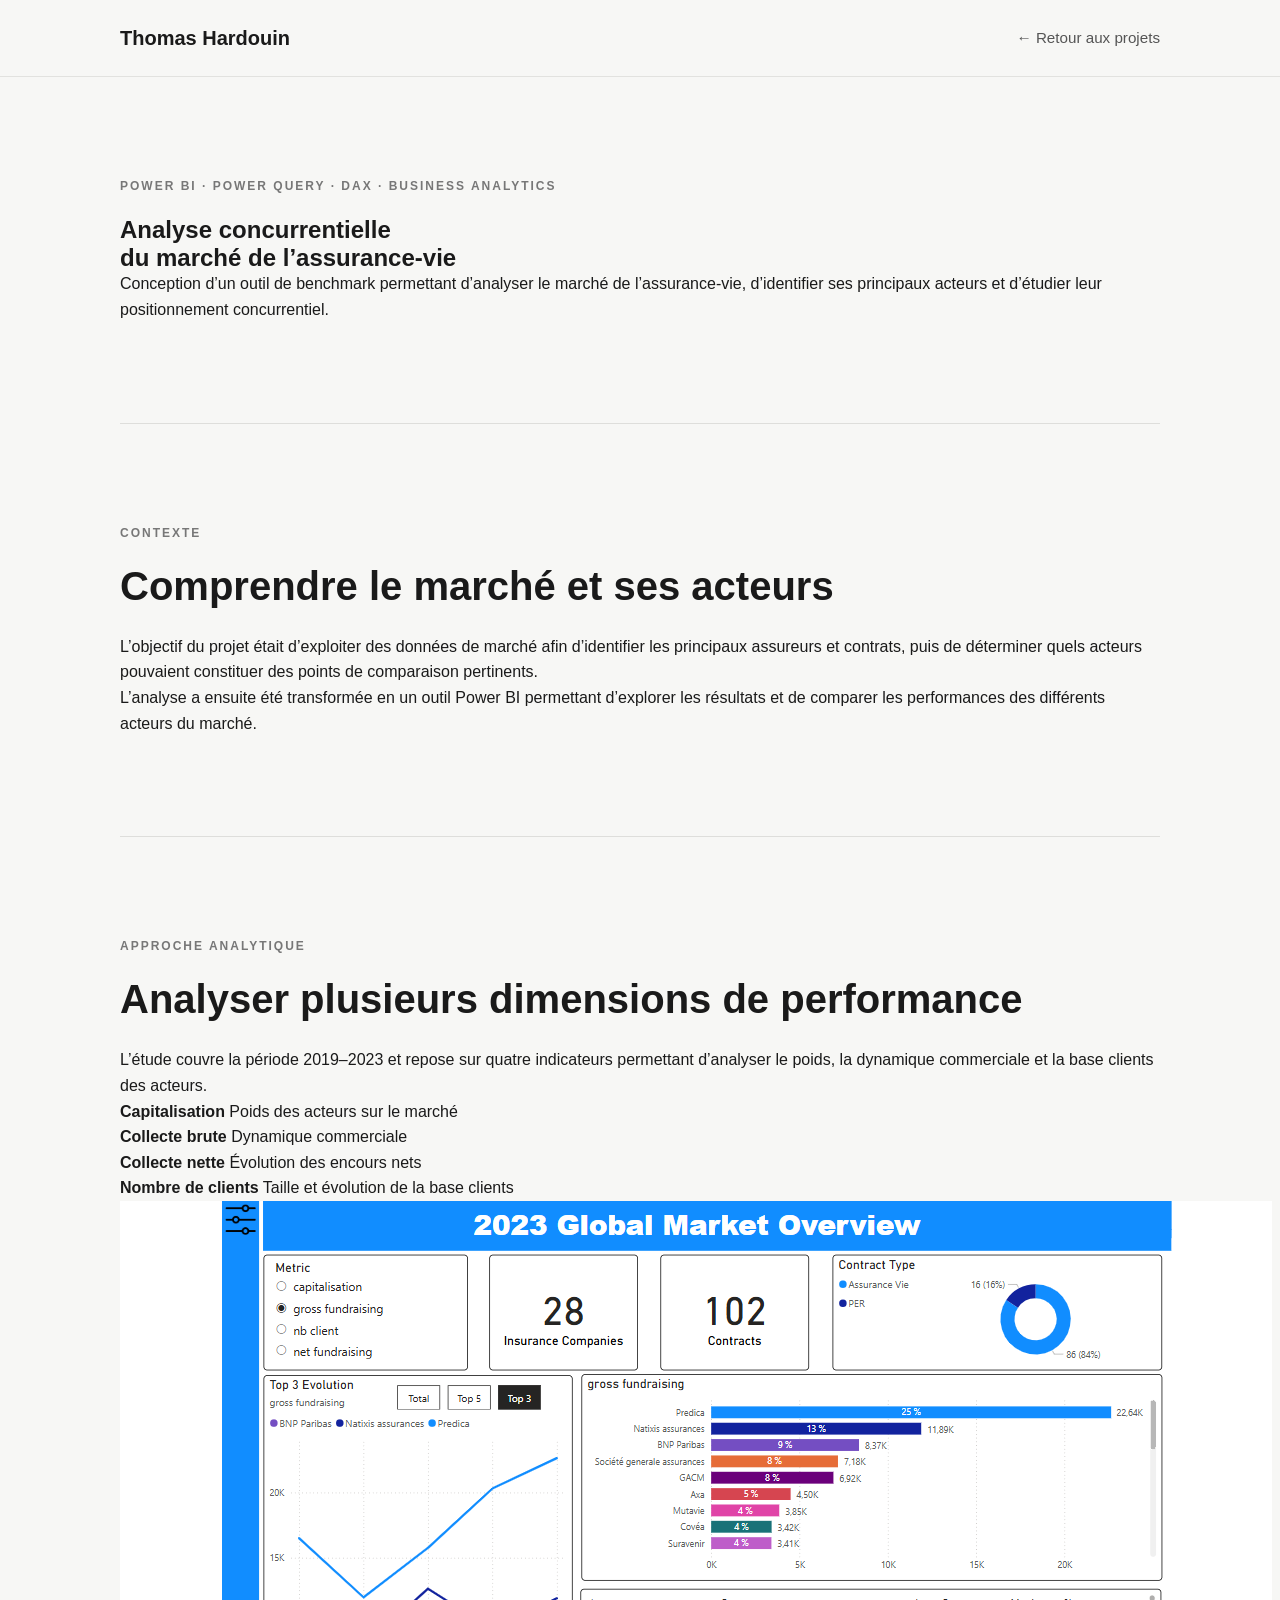
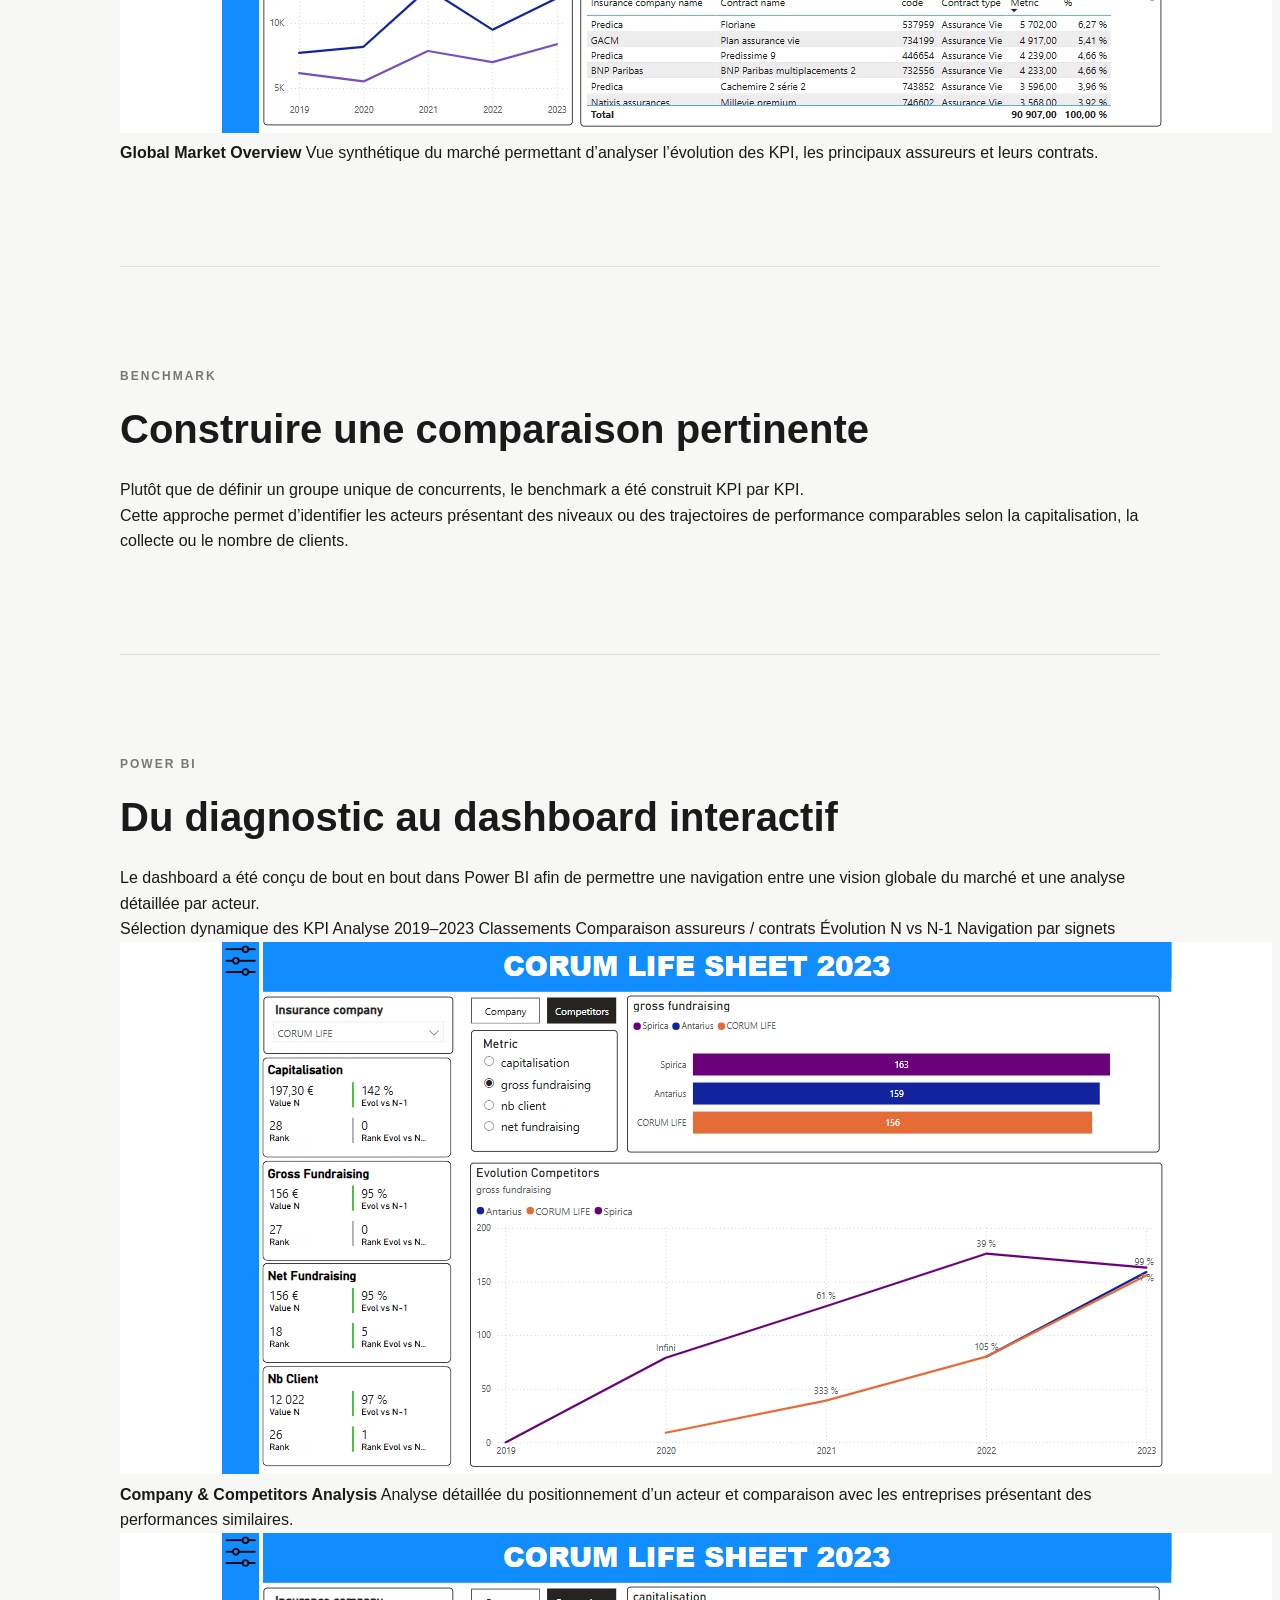
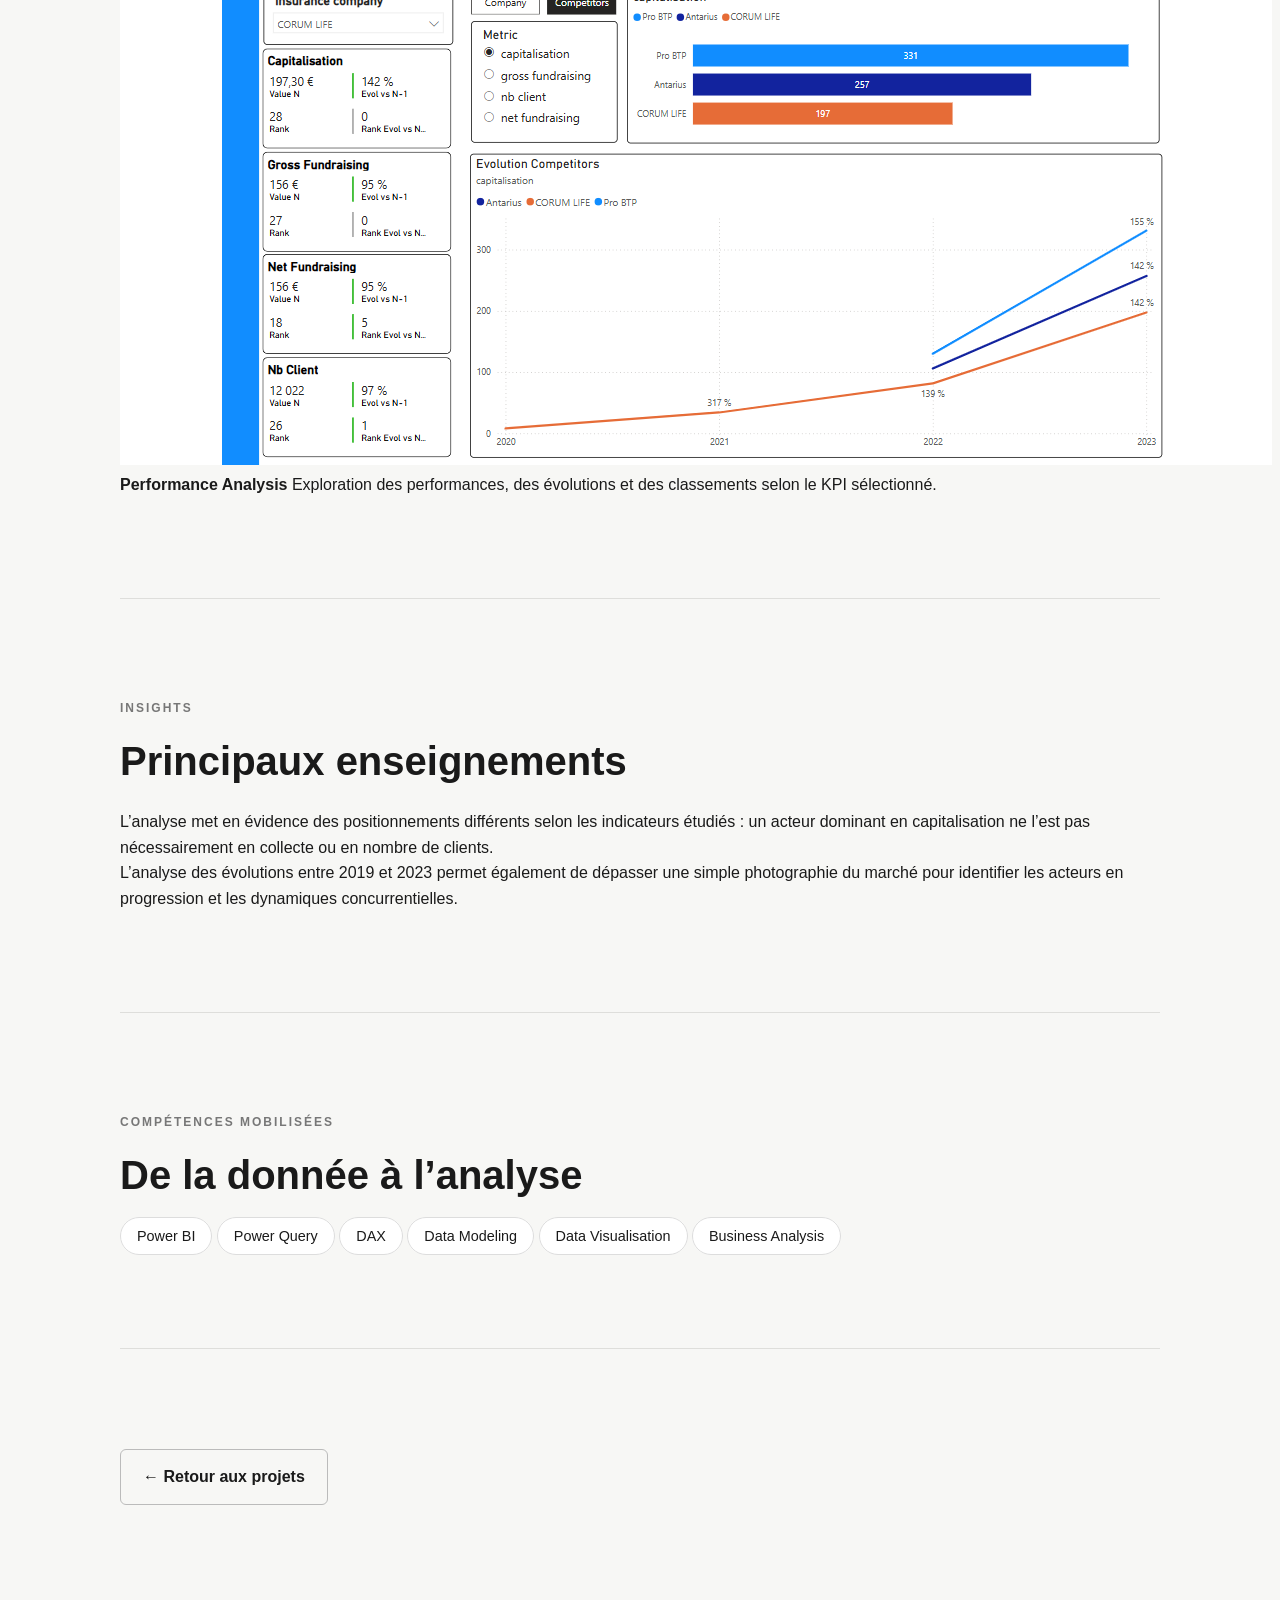
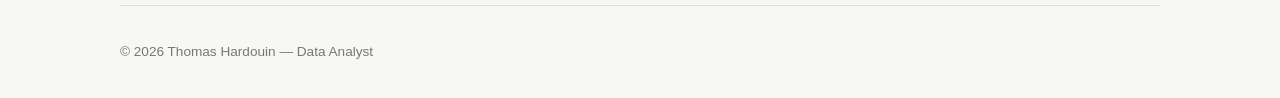
==== commit e608777c: "Refactor HTML structure and improve content clarity Updated HTML comments and improved section headi" ====
--- a/assurance-vie.html
+++ b/assurance-vie.html
@@ -15,9 +15,7 @@
 
 <body>
 
-    <!-- =========================
-         NAVIGATION
-    ========================== -->
+    <!-- Navigation -->
     <header>
         <nav>
             <a href="index.html" class="logo">Thomas Hardouin</a>
@@ -31,14 +29,11 @@
 
     <main class="project-page">
 
-
-        <!-- =========================
-             HERO
-        ========================== -->
-        <section class="case-hero">
+        <!-- Présentation -->
+        <section class="project-hero">
 
             <p class="section-label">
-                POWER BI · BUSINESS ANALYTICS
+                POWER BI · POWER QUERY · DAX · BUSINESS ANALYTICS
             </p>
 
             <h1>
@@ -46,362 +41,224 @@
                 du marché de l’assurance-vie
             </h1>
 
-            <p class="case-hero-description">
-                Analyser la structure du marché, identifier ses principaux
-                acteurs et construire un benchmark concurrentiel à travers
-                un dashboard Power BI.
-            </p>
-
-            <div class="case-tags">
+            <p class="project-intro">
+                Conception d’un outil de benchmark permettant d’analyser
+                le marché de l’assurance-vie, d’identifier ses principaux
+                acteurs et d’étudier leur positionnement concurrentiel.
+            </p>
+
+        </section>
+
+
+        <!-- Contexte -->
+        <section class="project-section">
+
+            <p class="section-label">CONTEXTE</p>
+
+            <h2>Comprendre le marché et ses acteurs</h2>
+
+            <p>
+                L’objectif du projet était d’exploiter des données de marché
+                afin d’identifier les principaux assureurs et contrats,
+                puis de déterminer quels acteurs pouvaient constituer
+                des points de comparaison pertinents.
+            </p>
+
+            <p>
+                L’analyse a ensuite été transformée en un outil Power BI
+                permettant d’explorer les résultats et de comparer
+                les performances des différents acteurs du marché.
+            </p>
+
+        </section>
+
+
+        <!-- Approche -->
+        <section class="project-section">
+
+            <p class="section-label">APPROCHE ANALYTIQUE</p>
+
+            <h2>Analyser plusieurs dimensions de performance</h2>
+
+            <p>
+                L’étude couvre la période 2019–2023 et repose sur quatre
+                indicateurs permettant d’analyser le poids, la dynamique
+                commerciale et la base clients des acteurs.
+            </p>
+
+            <div class="project-kpis">
+
+                <div>
+                    <strong>Capitalisation</strong>
+                    <span>Poids des acteurs sur le marché</span>
+                </div>
+
+                <div>
+                    <strong>Collecte brute</strong>
+                    <span>Dynamique commerciale</span>
+                </div>
+
+                <div>
+                    <strong>Collecte nette</strong>
+                    <span>Évolution des encours nets</span>
+                </div>
+
+                <div>
+                    <strong>Nombre de clients</strong>
+                    <span>Taille et évolution de la base clients</span>
+                </div>
+
+            </div>
+
+
+            <!-- Capture Global Market Overview -->
+            <figure class="dashboard-showcase">
+
+                <img
+                    src="global-market-overview.png"
+                    alt="Dashboard Power BI - Global Market Overview"
+                    class="dashboard-image"
+                >
+
+                <figcaption>
+                    <strong>Global Market Overview</strong>
+                    Vue synthétique du marché permettant d’analyser
+                    l’évolution des KPI, les principaux assureurs
+                    et leurs contrats.
+                </figcaption>
+
+            </figure>
+
+        </section>
+
+
+        <!-- Benchmark -->
+        <section class="project-section">
+
+            <p class="section-label">BENCHMARK</p>
+
+            <h2>Construire une comparaison pertinente</h2>
+
+            <p>
+                Plutôt que de définir un groupe unique de concurrents,
+                le benchmark a été construit KPI par KPI.
+            </p>
+
+            <p>
+                Cette approche permet d’identifier les acteurs présentant
+                des niveaux ou des trajectoires de performance comparables
+                selon la capitalisation, la collecte ou le nombre de clients.
+            </p>
+
+        </section>
+
+
+        <!-- Dashboard -->
+        <section class="project-section">
+
+            <p class="section-label">POWER BI</p>
+
+            <h2>Du diagnostic au dashboard interactif</h2>
+
+            <p>
+                Le dashboard a été conçu de bout en bout dans Power BI
+                afin de permettre une navigation entre une vision globale
+                du marché et une analyse détaillée par acteur.
+            </p>
+
+            <div class="dashboard-features">
+                <span>Sélection dynamique des KPI</span>
+                <span>Analyse 2019–2023</span>
+                <span>Classements</span>
+                <span>Comparaison assureurs / contrats</span>
+                <span>Évolution N vs N-1</span>
+                <span>Navigation par signets</span>
+            </div>
+
+
+            <!-- Capture Benchmark -->
+            <figure class="dashboard-showcase">
+
+                <img
+                    src="corum-life-benchmark.png"
+                    alt="Dashboard Power BI - Benchmark concurrentiel"
+                    class="dashboard-image"
+                >
+
+                <figcaption>
+                    <strong>Company & Competitors Analysis</strong>
+                    Analyse détaillée du positionnement d’un acteur
+                    et comparaison avec les entreprises présentant
+                    des performances similaires.
+                </figcaption>
+
+            </figure>
+
+
+            <!-- Capture Performance -->
+            <figure class="dashboard-showcase">
+
+                <img
+                    src="corum-life-performance.png"
+                    alt="Dashboard Power BI - Analyse des performances"
+                    class="dashboard-image"
+                >
+
+                <figcaption>
+                    <strong>Performance Analysis</strong>
+                    Exploration des performances, des évolutions
+                    et des classements selon le KPI sélectionné.
+                </figcaption>
+
+            </figure>
+
+        </section>
+
+
+        <!-- Enseignements -->
+        <section class="project-section">
+
+            <p class="section-label">INSIGHTS</p>
+
+            <h2>Principaux enseignements</h2>
+
+            <p>
+                L’analyse met en évidence des positionnements différents
+                selon les indicateurs étudiés : un acteur dominant en
+                capitalisation ne l’est pas nécessairement en collecte
+                ou en nombre de clients.
+            </p>
+
+            <p>
+                L’analyse des évolutions entre 2019 et 2023 permet également
+                de dépasser une simple photographie du marché pour identifier
+                les acteurs en progression et les dynamiques concurrentielles.
+            </p>
+
+        </section>
+
+
+        <!-- Compétences -->
+        <section class="project-section">
+
+            <p class="section-label">COMPÉTENCES MOBILISÉES</p>
+
+            <h2>De la donnée à l’analyse</h2>
+
+            <div class="skills">
                 <span>Power BI</span>
                 <span>Power Query</span>
                 <span>DAX</span>
                 <span>Data Modeling</span>
+                <span>Data Visualisation</span>
                 <span>Business Analysis</span>
             </div>
 
         </section>
 
 
-        <!-- =========================
-             01 - CONTEXTE
-        ========================== -->
-        <section class="case-section">
-
-            <div class="case-section-header">
-                <p class="case-number">01</p>
-
-                <div>
-                    <p class="section-label">CONTEXTE & OBJECTIF</p>
-
-                    <h2>
-                        Comprendre le marché et identifier
-                        les concurrents pertinents
-                    </h2>
-                </div>
-            </div>
-
-            <div class="case-content">
-
-                <p>
-                    L’objectif du projet était d’exploiter des données de marché
-                    afin d’identifier les principaux assureurs et contrats,
-                    puis de déterminer quels acteurs pouvaient constituer
-                    des points de comparaison pertinents.
-                </p>
-
-                <p>
-                    L’enjeu était ensuite de transformer cette analyse en un
-                    outil décisionnel permettant d’explorer le marché,
-                    de comparer les performances des acteurs et de suivre
-                    leur évolution dans le temps.
-                </p>
-
-            </div>
-
-        </section>
-
-
-        <!-- =========================
-             02 - ANALYSE DU MARCHÉ
-        ========================== -->
-        <section class="case-section">
-
-            <div class="case-section-header">
-                <p class="case-number">02</p>
-
-                <div>
-                    <p class="section-label">ANALYSE DU MARCHÉ</p>
-
-                    <h2>
-                        Identifier les acteurs et contrats
-                        qui structurent le marché
-                    </h2>
-                </div>
-            </div>
-
-            <div class="case-content">
-
-                <p>
-                    L’étude couvre la période 2019–2023 et repose sur quatre
-                    indicateurs complémentaires permettant d’analyser le poids
-                    des acteurs, leur dynamique commerciale et l’évolution
-                    de leur base clients.
-                </p>
-
-
-                <!-- KPI -->
-                <div class="case-kpis">
-
-                    <div class="case-kpi">
-                        <span class="kpi-number">01</span>
-                        <strong>Capitalisation</strong>
-                        <p>Mesurer le poids des acteurs sur le marché</p>
-                    </div>
-
-                    <div class="case-kpi">
-                        <span class="kpi-number">02</span>
-                        <strong>Collecte brute</strong>
-                        <p>Analyser la dynamique commerciale</p>
-                    </div>
-
-                    <div class="case-kpi">
-                        <span class="kpi-number">03</span>
-                        <strong>Collecte nette</strong>
-                        <p>Observer l’évolution des encours nets</p>
-                    </div>
-
-                    <div class="case-kpi">
-                        <span class="kpi-number">04</span>
-                        <strong>Nombre de clients</strong>
-                        <p>Mesurer la taille et l’évolution de la base clients</p>
-                    </div>
-
-                </div>
-
-
-                <!-- Dashboard marché -->
-                <figure class="case-visual">
-
-                    <img
-                        src="global-market-overview.png"
-                        alt="Dashboard Power BI présentant une vue globale du marché de l'assurance-vie"
-                    >
-
-                    <figcaption>
-                        <strong>Global Market Overview</strong>
-                        <span>
-                            Vue synthétique permettant d’explorer l’évolution
-                            du marché et les performances des principaux acteurs
-                            selon le KPI sélectionné.
-                        </span>
-                    </figcaption>
-
-                </figure>
-
-            </div>
-
-        </section>
-
-
-        <!-- =========================
-             03 - BENCHMARK
-        ========================== -->
-        <section class="case-section">
-
-            <div class="case-section-header">
-                <p class="case-number">03</p>
-
-                <div>
-                    <p class="section-label">BENCHMARK CONCURRENTIEL</p>
-
-                    <h2>
-                        Comparer les acteurs selon
-                        leurs trajectoires de performance
-                    </h2>
-                </div>
-            </div>
-
-            <div class="case-content">
-
-                <p>
-                    Un concurrent pertinent sur un indicateur ne l’est pas
-                    nécessairement sur l’ensemble des dimensions de performance.
-                    Le benchmark a donc été construit KPI par KPI.
-                </p>
-
-                <p>
-                    Cette approche permet de rapprocher un acteur des entreprises
-                    présentant des niveaux ou des trajectoires comparables
-                    en matière de capitalisation, de collecte ou de nombre
-                    de clients.
-                </p>
-
-
-                <!-- Dashboard benchmark -->
-                <figure class="case-visual">
-
-                    <img
-                        src="corum-life-benchmark.png"
-                        alt="Dashboard Power BI de benchmark concurrentiel"
-                    >
-
-                    <figcaption>
-                        <strong>Company & Competitors Analysis</strong>
-                        <span>
-                            Analyse du positionnement d’un acteur et comparaison
-                            avec les entreprises présentant des performances
-                            ou des trajectoires similaires.
-                        </span>
-                    </figcaption>
-
-                </figure>
-
-            </div>
-
-        </section>
-
-
-        <!-- =========================
-             04 - CONCEPTION POWER BI
-        ========================== -->
-        <section class="case-section">
-
-            <div class="case-section-header">
-                <p class="case-number">04</p>
-
-                <div>
-                    <p class="section-label">CONCEPTION POWER BI</p>
-
-                    <h2>
-                        Transformer l’analyse en
-                        outil décisionnel interactif
-                    </h2>
-                </div>
-            </div>
-
-            <div class="case-content">
-
-                <p>
-                    Le dashboard a été conçu de bout en bout dans Power BI
-                    afin de permettre une navigation fluide entre une vision
-                    globale du marché et une analyse détaillée par acteur.
-                </p>
-
-
-                <!-- Fonctionnalités -->
-                <div class="case-features">
-
-                    <span>Sélection dynamique des KPI</span>
-                    <span>Analyse 2019–2023</span>
-                    <span>Top 3 · Top 5 · All</span>
-                    <span>Classements</span>
-                    <span>Comparaison entre acteurs</span>
-                    <span>Évolution N vs N-1</span>
-                    <span>Filtres dynamiques</span>
-                    <span>Navigation par signets</span>
-
-                </div>
-
-
-                <!-- Dashboard performance -->
-                <figure class="case-visual">
-
-                    <img
-                        src="corum-life-performance.png"
-                        alt="Dashboard Power BI présentant l'analyse détaillée des performances d'un acteur"
-                    >
-
-                    <figcaption>
-                        <strong>Performance Analysis</strong>
-                        <span>
-                            Exploration détaillée des performances,
-                            des évolutions et des classements selon
-                            l’indicateur sélectionné.
-                        </span>
-                    </figcaption>
-
-                </figure>
-
-            </div>
-
-        </section>
-
-
-        <!-- =========================
-             05 - INSIGHTS
-        ========================== -->
-        <section class="case-section">
-
-            <div class="case-section-header">
-                <p class="case-number">05</p>
-
-                <div>
-                    <p class="section-label">PRINCIPAUX ENSEIGNEMENTS</p>
-
-                    <h2>
-                        Passer du classement
-                        à la compréhension du marché
-                    </h2>
-                </div>
-            </div>
-
-            <div class="case-content">
-
-                <div class="case-insights">
-
-                    <div class="case-insight">
-                        <span>01</span>
-                        <p>
-                            Le leadership varie selon l’indicateur étudié :
-                            un acteur dominant en capitalisation ne l’est pas
-                            nécessairement en collecte ou en nombre de clients.
-                        </p>
-                    </div>
-
-                    <div class="case-insight">
-                        <span>02</span>
-                        <p>
-                            L’analyse des évolutions entre 2019 et 2023 permet
-                            d’identifier les trajectoires de croissance et les
-                            changements de positionnement entre acteurs.
-                        </p>
-                    </div>
-
-                    <div class="case-insight">
-                        <span>03</span>
-                        <p>
-                            La pertinence d’un benchmark dépend du KPI analysé :
-                            les concurrents doivent être sélectionnés selon
-                            leurs niveaux et leurs dynamiques de performance.
-                        </p>
-                    </div>
-
-                </div>
-
-            </div>
-
-        </section>
-
-
-        <!-- =========================
-             06 - COMPÉTENCES
-        ========================== -->
-        <section class="case-section">
-
-            <div class="case-section-header">
-                <p class="case-number">06</p>
-
-                <div>
-                    <p class="section-label">COMPÉTENCES MOBILISÉES</p>
-
-                    <h2>
-                        De la donnée à la décision
-                    </h2>
-                </div>
-            </div>
-
-            <div class="case-content">
-
-                <div class="skills">
-                    <span>Power BI</span>
-                    <span>Power Query</span>
-                    <span>DAX</span>
-                    <span>Data Modeling</span>
-                    <span>Data Visualisation</span>
-                    <span>Business Analysis</span>
-                    <span>Reporting & KPI</span>
-                </div>
-
-            </div>
-
-        </section>
-
-
-        <!-- =========================
-             RETOUR
-        ========================== -->
-        <section class="case-back">
+        <!-- Retour -->
+        <section class="project-back">
 
             <a href="index.html#projets" class="button secondary">
                 ← Retour aux projets
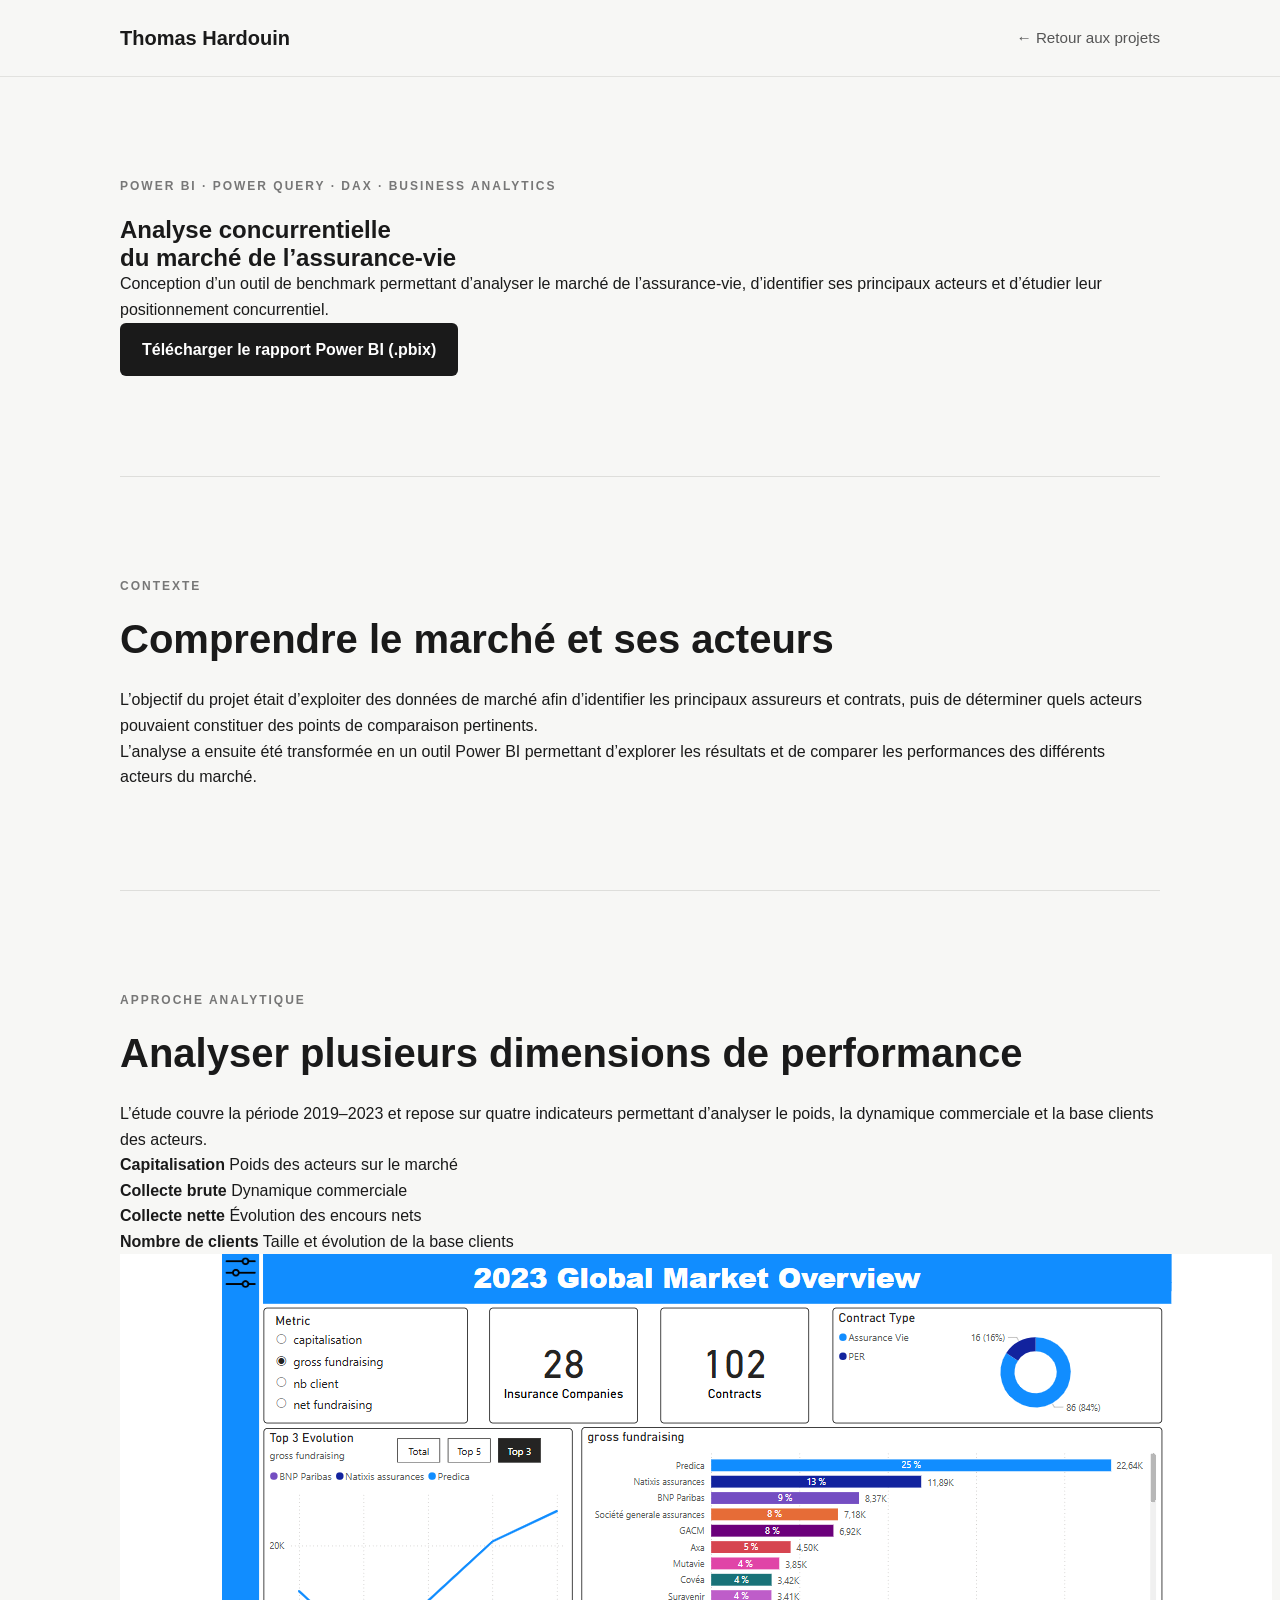
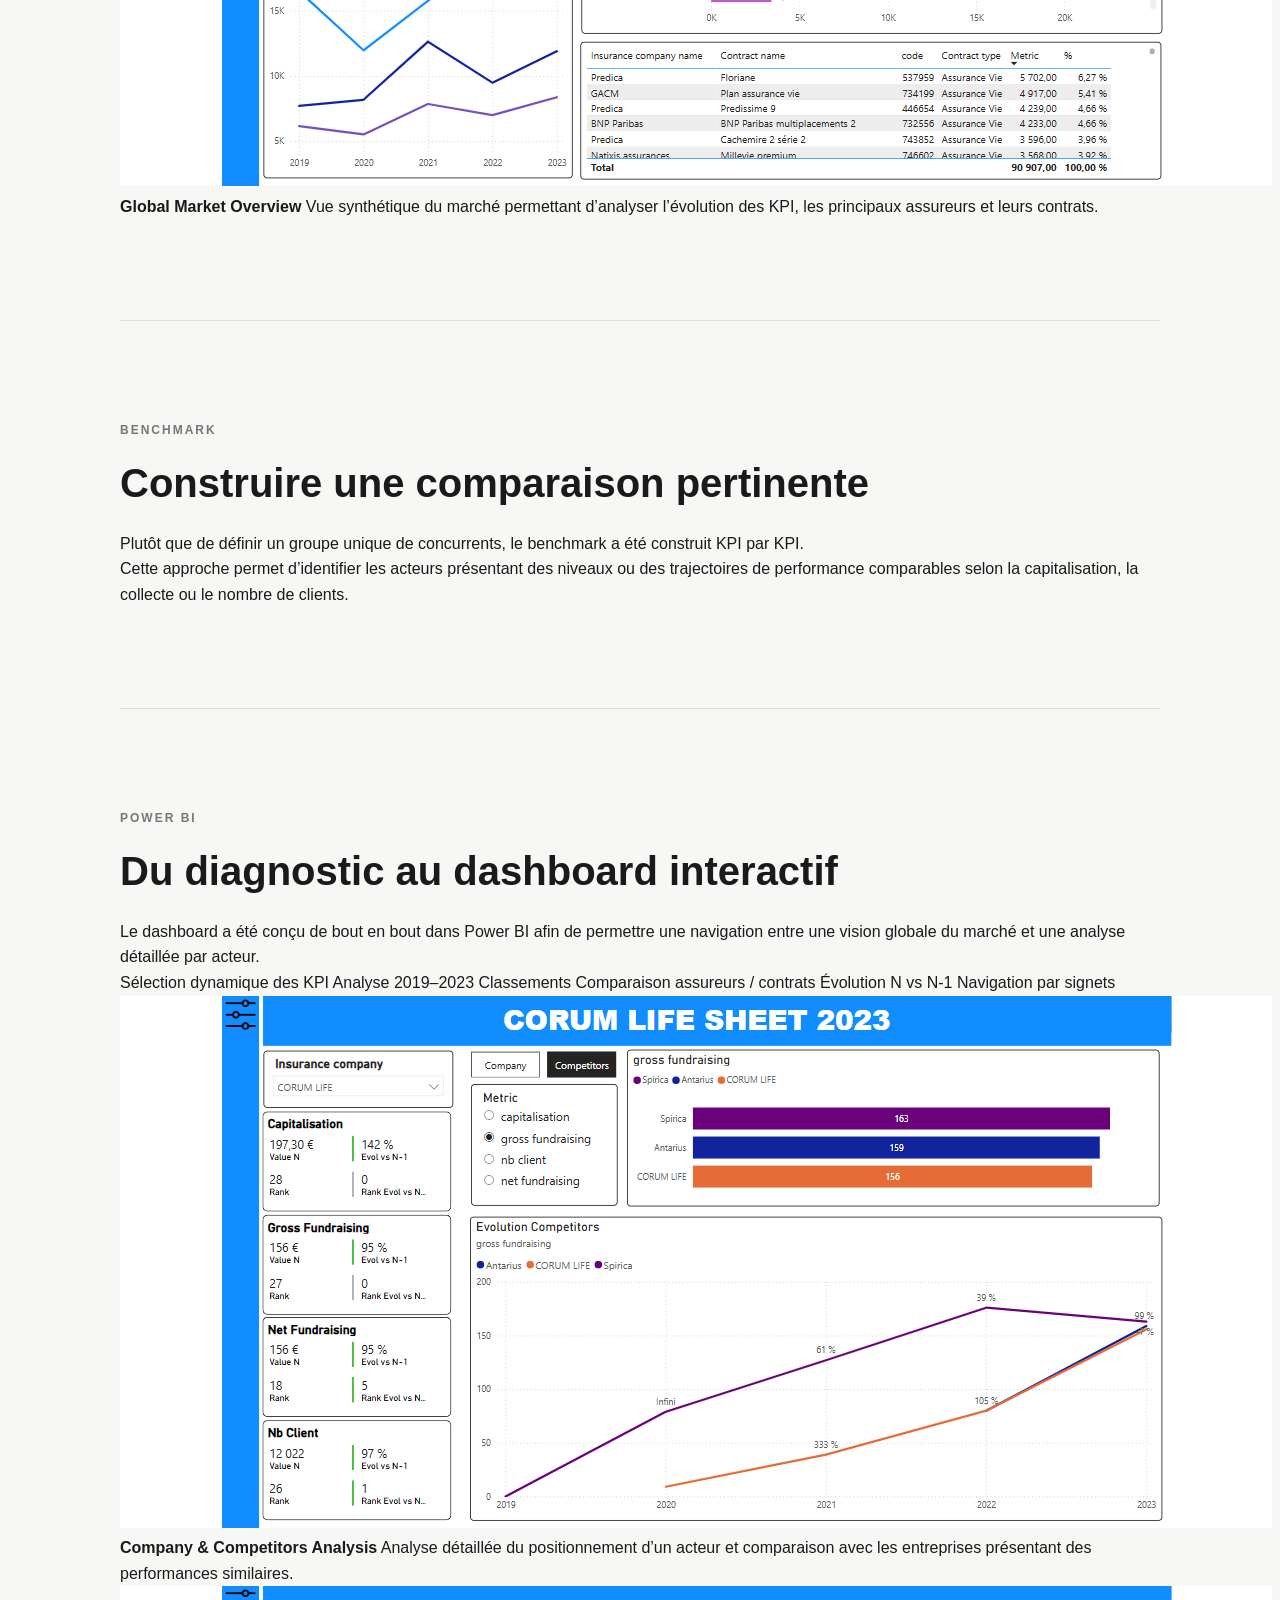
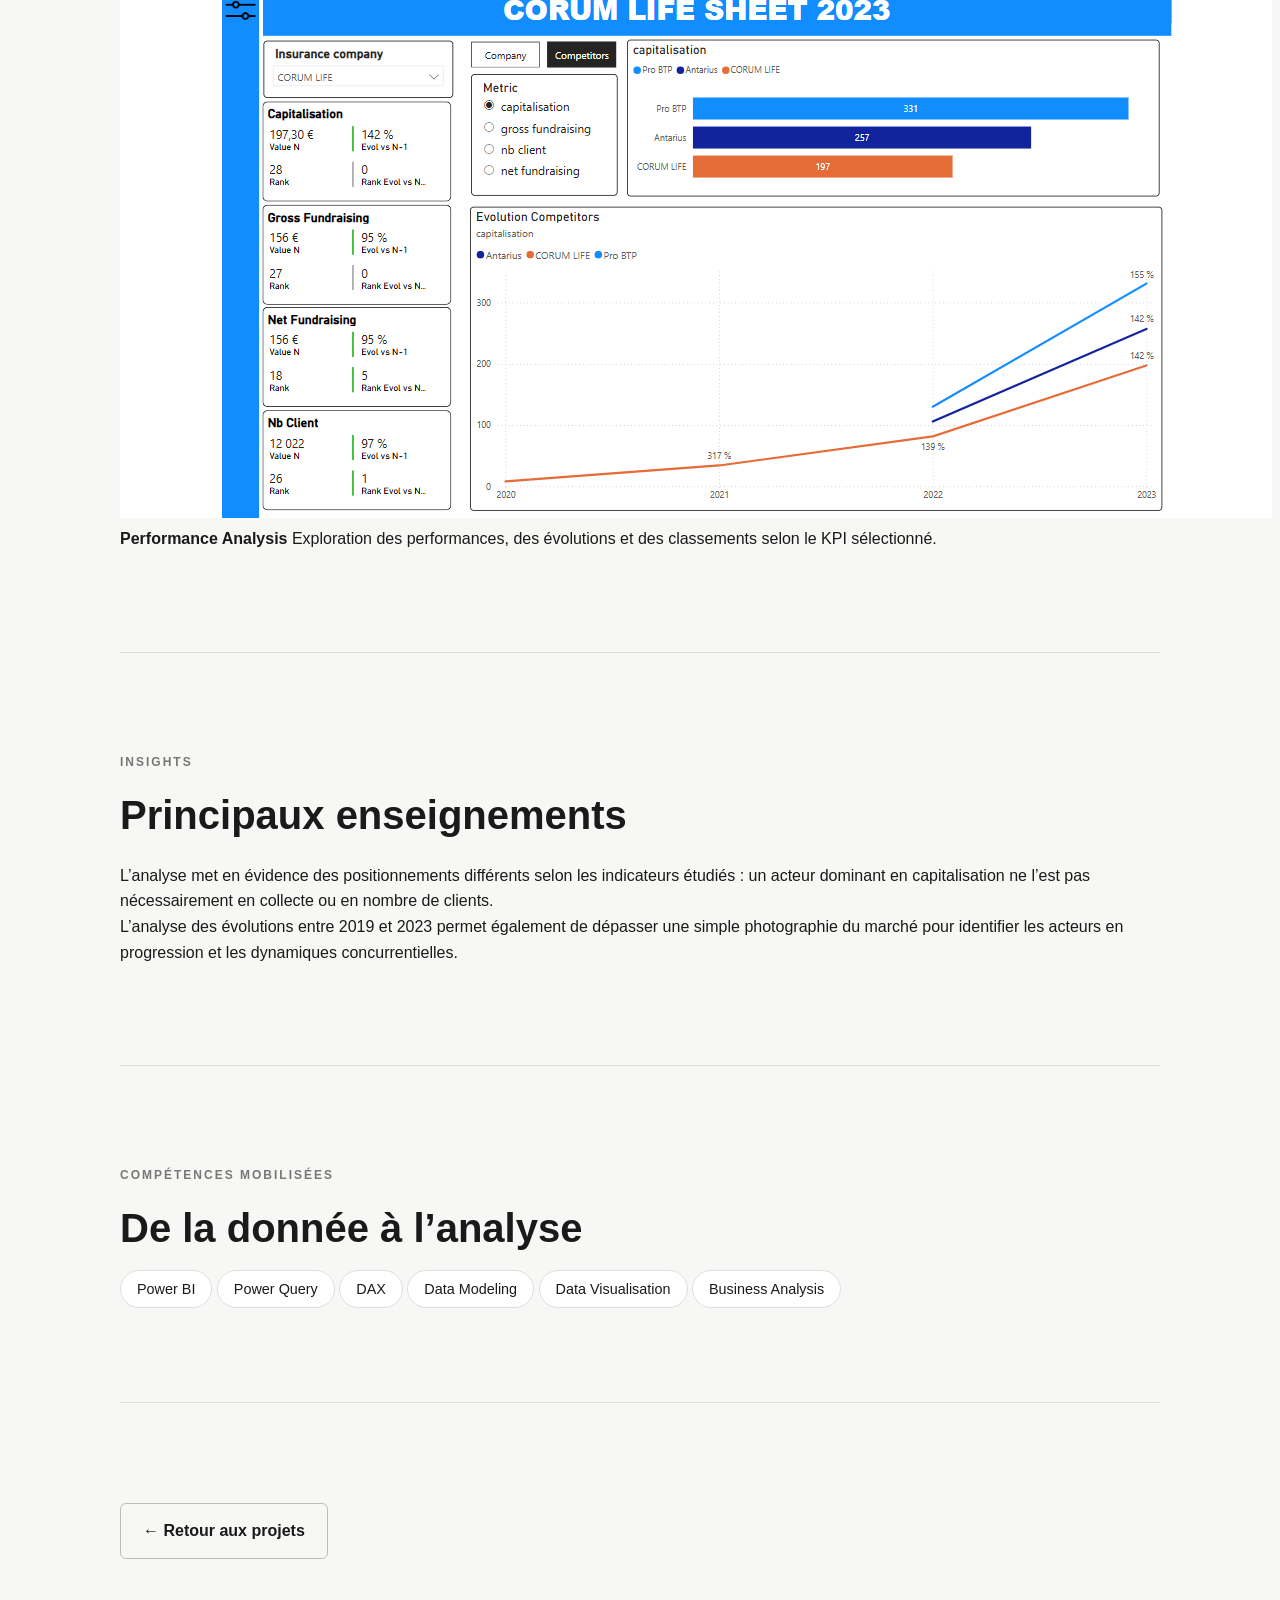
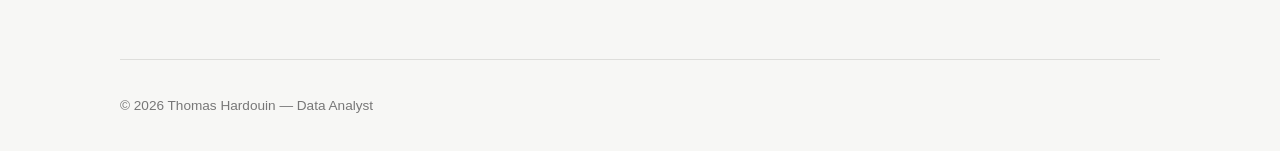
==== commit 667f7a76: "Add download link for Power BI report Added a download link for the Power BI report in the assurance" ====
--- a/assurance-vie.html
+++ b/assurance-vie.html
@@ -46,6 +46,15 @@
                 le marché de l’assurance-vie, d’identifier ses principaux
                 acteurs et d’étudier leur positionnement concurrentiel.
             </p>
+
+            <!-- Téléchargement Power BI -->
+            <div class="project-download">
+                <a href="Benchmark_Marche_AssuranceVie.pbix"
+                   class="button primary"
+                   download>
+                    Télécharger le rapport Power BI (.pbix)
+                </a>
+            </div>
 
         </section>
 
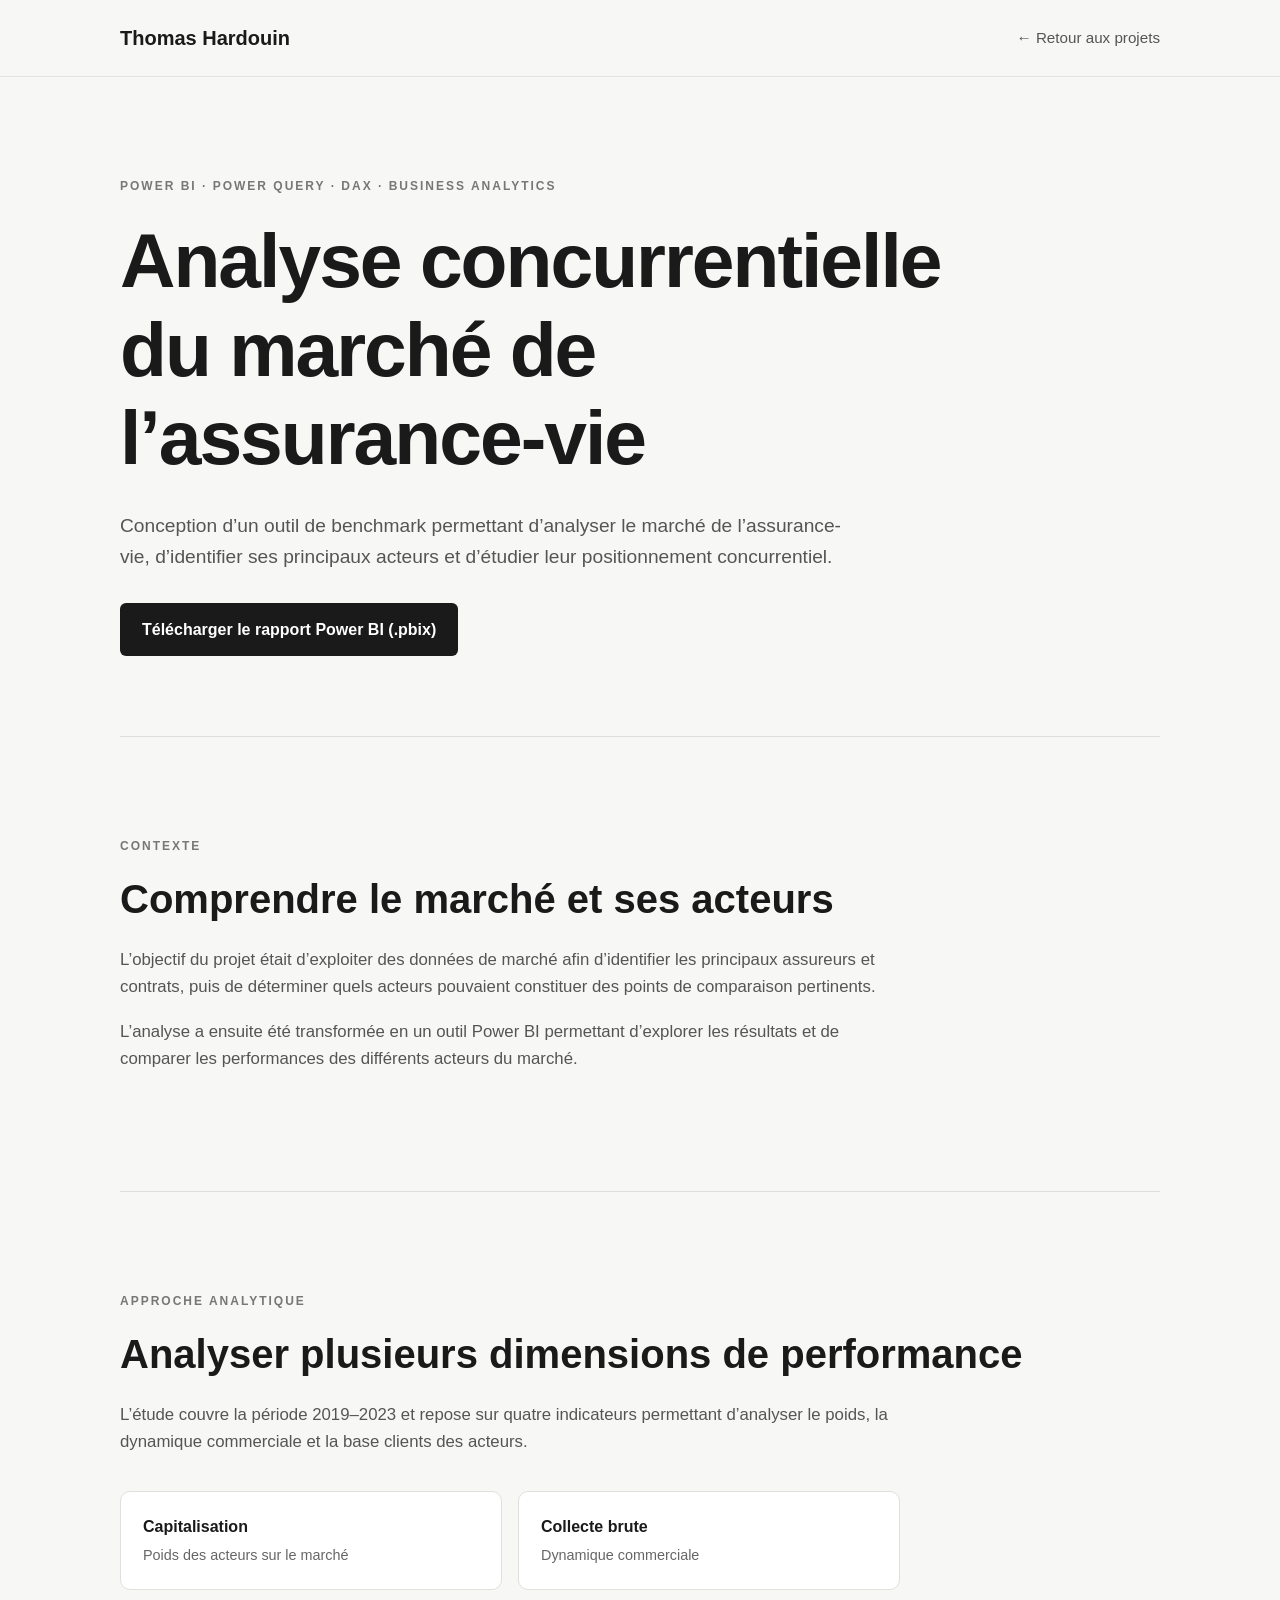
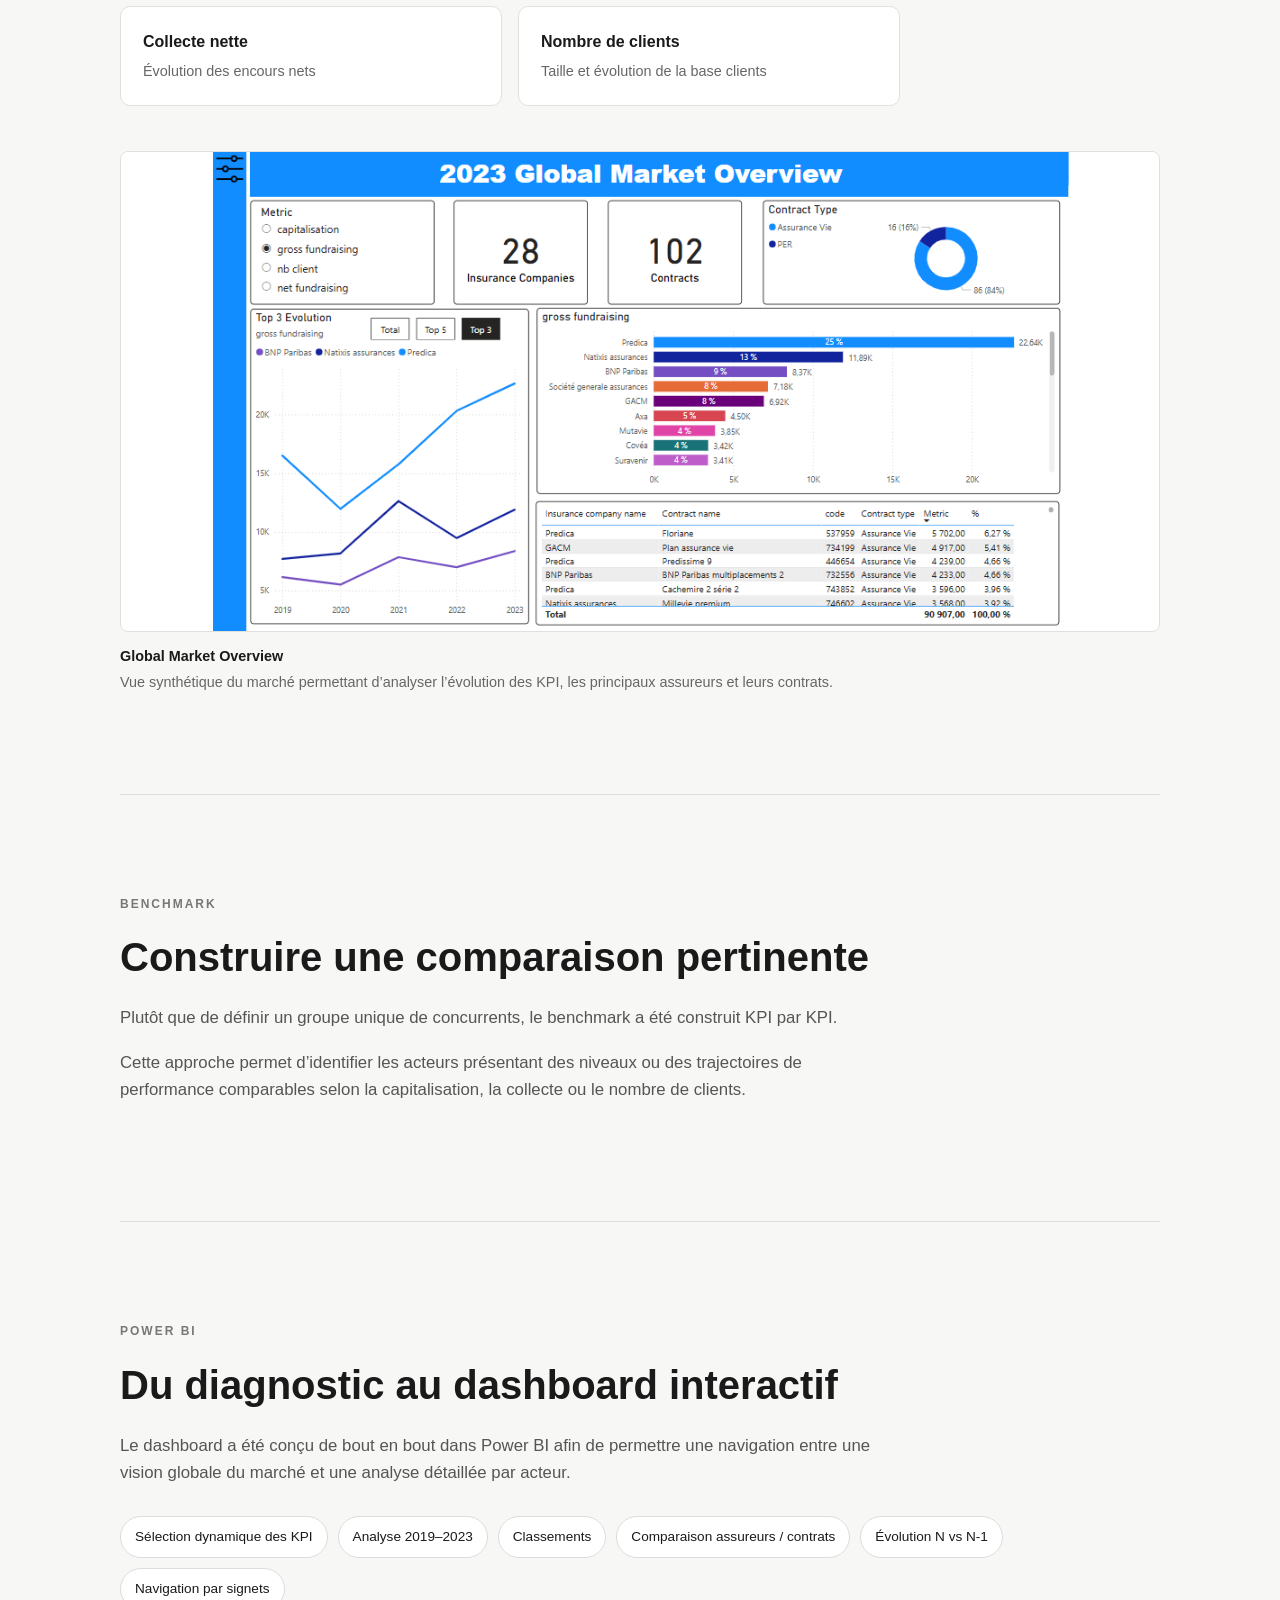
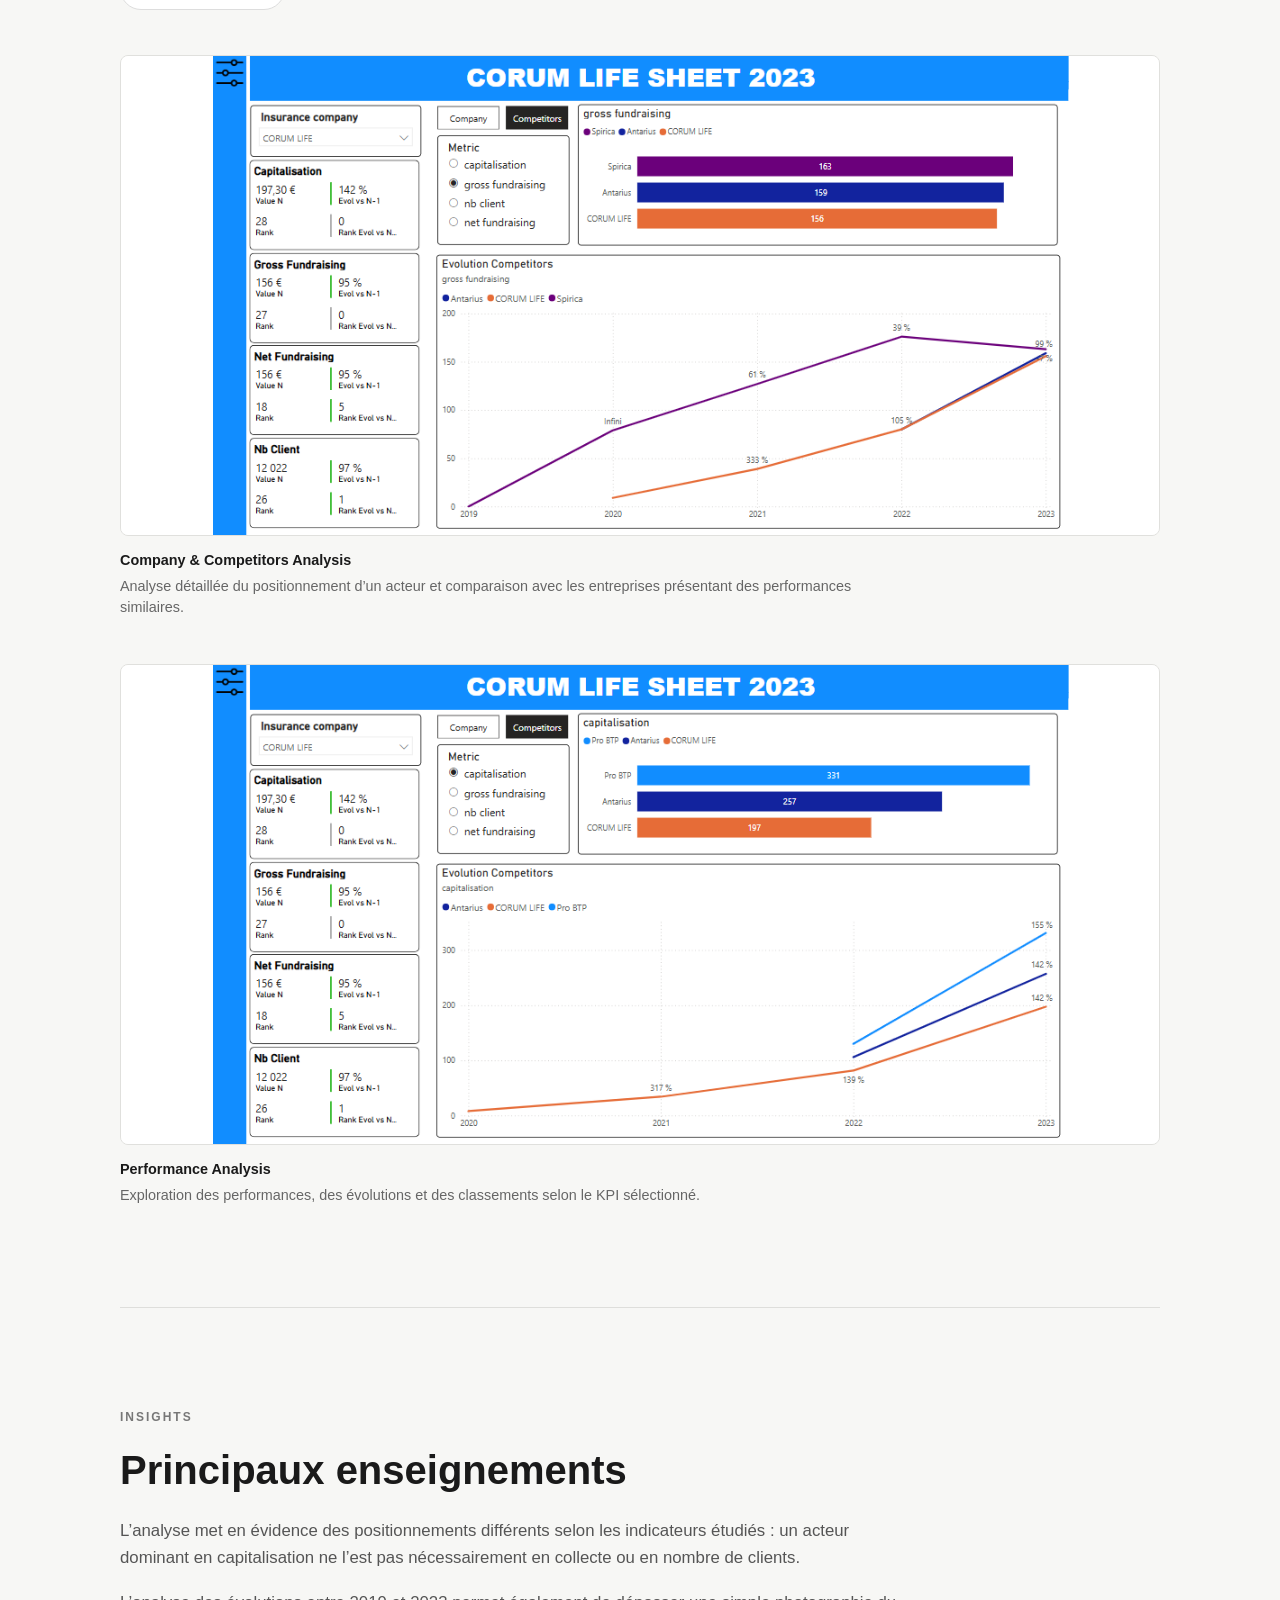
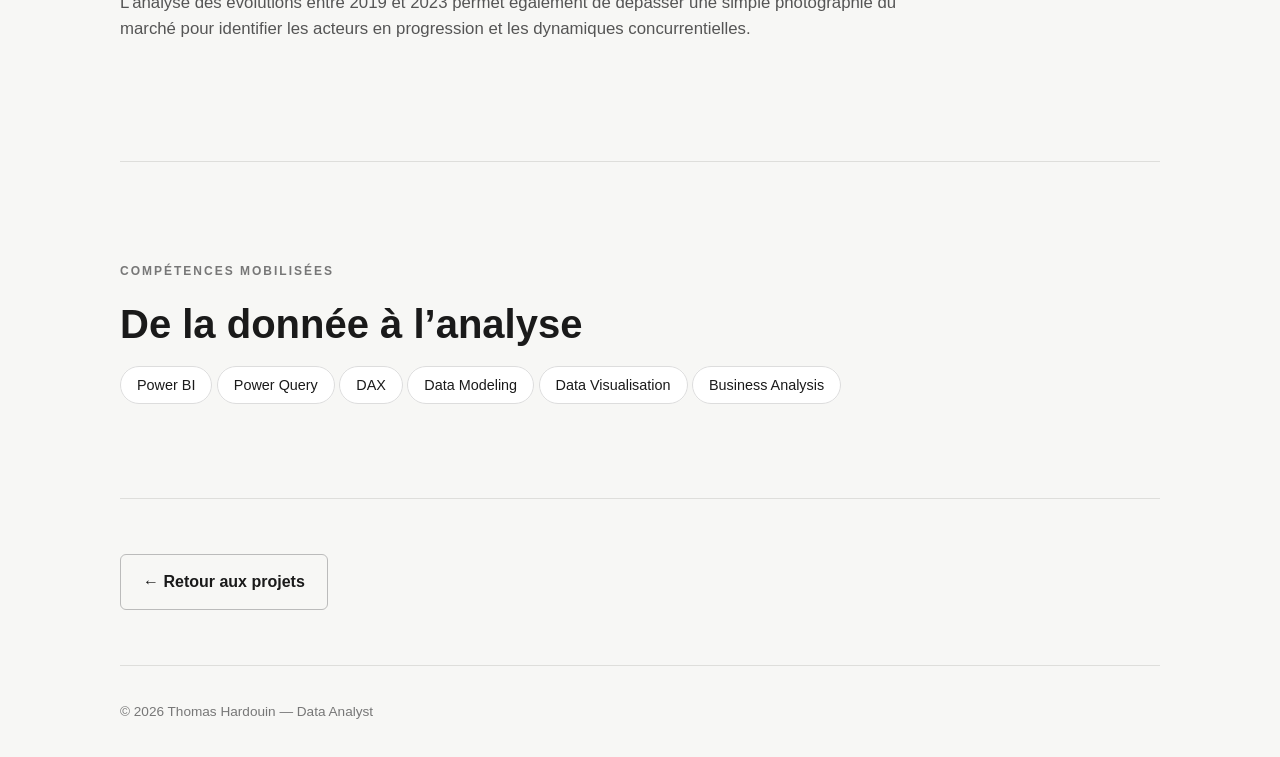
==== commit c07881e3: "Update assurance-vie.html" ====
--- a/assurance-vie.html
+++ b/assurance-vie.html
@@ -37,8 +37,7 @@
             </p>
 
             <h1>
-                Analyse concurrentielle<br>
-                du marché de l’assurance-vie
+                Analyse concurrentielle du marché de l’assurance-vie
             </h1>
 
             <p class="project-intro">
@@ -123,11 +122,18 @@
             <!-- Capture Global Market Overview -->
             <figure class="dashboard-showcase">
 
-                <img
-                    src="global-market-overview.png"
-                    alt="Dashboard Power BI - Global Market Overview"
-                    class="dashboard-image"
-                >
+                <a href="global-market-overview.png"
+                   target="_blank"
+                   rel="noopener noreferrer"
+                   class="dashboard-image-link">
+
+                    <img
+                        src="global-market-overview.png"
+                        alt="Dashboard Power BI - Global Market Overview"
+                        class="dashboard-image"
+                    >
+
+                </a>
 
                 <figcaption>
                     <strong>Global Market Overview</strong>
@@ -188,11 +194,18 @@
             <!-- Capture Benchmark -->
             <figure class="dashboard-showcase">
 
-                <img
-                    src="corum-life-benchmark.png"
-                    alt="Dashboard Power BI - Benchmark concurrentiel"
-                    class="dashboard-image"
-                >
+                <a href="corum-life-benchmark.png"
+                   target="_blank"
+                   rel="noopener noreferrer"
+                   class="dashboard-image-link">
+
+                    <img
+                        src="corum-life-benchmark.png"
+                        alt="Dashboard Power BI - Benchmark concurrentiel"
+                        class="dashboard-image"
+                    >
+
+                </a>
 
                 <figcaption>
                     <strong>Company & Competitors Analysis</strong>
@@ -207,11 +220,18 @@
             <!-- Capture Performance -->
             <figure class="dashboard-showcase">
 
-                <img
-                    src="corum-life-performance.png"
-                    alt="Dashboard Power BI - Analyse des performances"
-                    class="dashboard-image"
-                >
+                <a href="corum-life-performance.png"
+                   target="_blank"
+                   rel="noopener noreferrer"
+                   class="dashboard-image-link">
+
+                    <img
+                        src="corum-life-performance.png"
+                        alt="Dashboard Power BI - Analyse des performances"
+                        class="dashboard-image"
+                    >
+
+                </a>
 
                 <figcaption>
                     <strong>Performance Analysis</strong>
@@ -283,4 +303,5 @@
     </footer>
 
 </body>
+
 </html>
--- a/style.css
+++ b/style.css
@@ -23,6 +23,7 @@
     color: inherit;
     text-decoration: none;
 }
+
 
 /* =========================
    NAVIGATION
@@ -63,6 +64,7 @@
 .nav-links a:hover {
     color: #000;
 }
+
 
 /* =========================
    STRUCTURE
@@ -99,6 +101,7 @@
     margin-bottom: 25px;
 }
 
+
 /* =========================
    HERO
 ========================= */
@@ -108,6 +111,8 @@
     display: flex;
     flex-direction: column;
     justify-content: center;
+    position: relative;
+    padding-right: 360px;
 }
 
 .hero h1 {
@@ -151,169 +156,10 @@
     opacity: 0.8;
 }
 
-/* =========================
-   À PROPOS
-========================= */
-
-#apropos > p:last-child {
-    max-width: 750px;
-    font-size: 1.15rem;
-    color: #555;
-}
-
-/* =========================
-   PROJETS
-========================= */
-
-.projects-grid {
-    display: grid;
-    grid-template-columns: repeat(2, 1fr);
-    gap: 25px;
-    margin-top: 40px;
-}
-
-.project-card {
-    background: white;
-    border: 1px solid #e0e0dd;
-    border-radius: 12px;
-    padding: 35px;
-    transition: transform 0.2s ease, box-shadow 0.2s ease;
-}
-
-.project-card:hover {
-    transform: translateY(-4px);
-    box-shadow: 0 12px 30px rgba(0, 0, 0, 0.07);
-}
-
-.project-type {
-    font-size: 0.7rem;
-    letter-spacing: 1px;
-    font-weight: 700;
-    color: #777;
-    margin-bottom: 18px;
-}
-
-.project-card h3 {
-    font-size: 1.6rem;
-    margin-bottom: 18px;
-}
-
-.project-card > p:not(.project-type) {
-    color: #666;
-    margin-bottom: 25px;
-}
-
-.project-link {
-    font-weight: 600;
-}
-
-.upcoming {
-    opacity: 0.6;
-}
-
-/* =========================
-   COMPÉTENCES
-========================= */
-
-#competences h3 {
-    margin-top: 28px;
-    margin-bottom: 14px;
-}
-
-#competences .skills {
-    display: flex;
-    flex-wrap: wrap;
-    gap: 12px;
-    margin-top: 0;
-}
-
-.skills span {
-    background: white;
-    border: 1px solid #ddd;
-    padding: 10px 16px;
-    border-radius: 50px;
-    font-size: 0.9rem;
-}
-
-/* =========================
-   CONTACT
-========================= */
-
-#contact > p:not(.section-label) {
-    color: #555;
-    font-size: 1.1rem;
-    margin-bottom: 25px;
-}
-
-.contact-links {
-    display: flex;
-    gap: 20px;
-}
-
-.contact-links a {
-    font-weight: 600;
-    border-bottom: 1px solid #222;
-}
-
-/* =========================
-   FOOTER
-========================= */
-
-footer {
-    max-width: 1100px;
-    margin: auto;
-    padding: 35px 30px;
-    color: #777;
-    font-size: 0.85rem;
-}
-
-/* =========================
-   MOBILE
-========================= */
-
-@media (max-width: 700px) {
-
-    nav {
-        padding: 18px 20px;
-    }
-
-    .nav-links {
-        display: none;
-    }
-
-    main {
-        padding: 0 20px;
-    }
-
-    section {
-        padding: 70px 0;
-    }
-
-    .hero h1 {
-        letter-spacing: -2px;
-    }
-
-    .projects-grid {
-        grid-template-columns: 1fr;
-    }
-
-    h2 {
-        font-size: 2rem;
-    }
-}
-
-
-
-}
 
 /* =========================
    PHOTO ACCUEIL
 ========================= */
-
-.hero {
-    position: relative;
-    padding-right: 360px;
-}
 
 .hero-photo {
     position: absolute;
@@ -331,8 +177,316 @@
     display: block;
 }
 
-/* =========================
-   PHOTO ACCUEIL - MOBILE
+
+/* =========================
+   À PROPOS
+========================= */
+
+#apropos > p:last-child {
+    max-width: 750px;
+    font-size: 1.15rem;
+    color: #555;
+}
+
+
+/* =========================
+   PROJETS
+========================= */
+
+.projects-grid {
+    display: grid;
+    grid-template-columns: repeat(2, 1fr);
+    gap: 25px;
+    margin-top: 40px;
+}
+
+.project-card {
+    background: white;
+    border: 1px solid #e0e0dd;
+    border-radius: 12px;
+    padding: 35px;
+    transition: transform 0.2s ease, box-shadow 0.2s ease;
+}
+
+.project-card:hover {
+    transform: translateY(-4px);
+    box-shadow: 0 12px 30px rgba(0, 0, 0, 0.07);
+}
+
+.project-type {
+    font-size: 0.7rem;
+    letter-spacing: 1px;
+    font-weight: 700;
+    color: #777;
+    margin-bottom: 18px;
+}
+
+.project-card h3 {
+    font-size: 1.6rem;
+    margin-bottom: 18px;
+}
+
+.project-card > p:not(.project-type) {
+    color: #666;
+    margin-bottom: 25px;
+}
+
+.project-link {
+    font-weight: 600;
+}
+
+.upcoming {
+    opacity: 0.6;
+}
+
+
+/* =========================
+   APERÇU PROJET POWER BI
+   INDEX
+========================= */
+
+.project-card-featured {
+    padding: 0;
+    overflow: hidden;
+}
+
+.project-card-link {
+    display: block;
+    height: 100%;
+}
+
+.project-preview {
+    width: 100%;
+    padding: 25px 25px 0;
+    display: flex;
+    justify-content: center;
+    align-items: center;
+}
+
+.project-preview img {
+    width: 72%;
+    max-width: 340px;
+    height: auto;
+    display: block;
+    border-radius: 5px;
+    border: 1px solid #e2e2df;
+    transition: transform 0.25s ease;
+}
+
+.project-card-featured:hover .project-preview img {
+    transform: scale(1.02);
+}
+
+.project-card-content {
+    padding: 24px 27px 30px;
+}
+
+.project-card-content .project-type {
+    margin-bottom: 15px;
+}
+
+.project-card-content h3 {
+    margin-bottom: 15px;
+}
+
+.project-card-content > p:not(.project-type) {
+    color: #666;
+    margin-bottom: 20px;
+}
+
+
+/* =========================
+   COMPÉTENCES
+========================= */
+
+#competences h3 {
+    margin-top: 28px;
+    margin-bottom: 14px;
+}
+
+#competences .skills {
+    display: flex;
+    flex-wrap: wrap;
+    gap: 12px;
+    margin-top: 0;
+}
+
+.skills span {
+    background: white;
+    border: 1px solid #ddd;
+    padding: 10px 16px;
+    border-radius: 50px;
+    font-size: 0.9rem;
+}
+
+
+/* =========================
+   CONTACT
+========================= */
+
+#contact > p:not(.section-label) {
+    color: #555;
+    font-size: 1.1rem;
+    margin-bottom: 25px;
+}
+
+.contact-links {
+    display: flex;
+    gap: 20px;
+}
+
+.contact-links a {
+    font-weight: 600;
+    border-bottom: 1px solid #222;
+}
+
+
+/* =========================
+   PAGE PROJET
+   ASSURANCE VIE
+========================= */
+
+.project-page .project-hero {
+    padding-top: 100px;
+    padding-bottom: 80px;
+}
+
+.project-hero h1 {
+    font-size: clamp(2.8rem, 6vw, 5rem);
+    letter-spacing: -2px;
+    max-width: 900px;
+    margin-bottom: 30px;
+}
+
+.project-intro {
+    max-width: 750px;
+    font-size: 1.2rem;
+    color: #555;
+    margin-bottom: 30px;
+}
+
+.project-download {
+    margin-top: 30px;
+}
+
+.project-section > p:not(.section-label) {
+    max-width: 780px;
+    color: #555;
+    font-size: 1.05rem;
+    margin-bottom: 18px;
+}
+
+
+/* =========================
+   KPI PROJET
+========================= */
+
+.project-kpis {
+    display: grid;
+    grid-template-columns: repeat(2, 1fr);
+    gap: 16px;
+    max-width: 780px;
+    margin-top: 35px;
+}
+
+.project-kpis > div {
+    background: white;
+    border: 1px solid #e0e0dd;
+    border-radius: 10px;
+    padding: 22px;
+}
+
+.project-kpis strong {
+    display: block;
+    margin-bottom: 5px;
+    font-size: 1rem;
+}
+
+.project-kpis span {
+    display: block;
+    color: #666;
+    font-size: 0.9rem;
+}
+
+
+/* =========================
+   FONCTIONNALITÉS POWER BI
+========================= */
+
+.dashboard-features {
+    display: flex;
+    flex-wrap: wrap;
+    gap: 10px;
+    margin-top: 30px;
+}
+
+.dashboard-features span {
+    background: white;
+    border: 1px solid #ddd;
+    padding: 9px 14px;
+    border-radius: 50px;
+    font-size: 0.85rem;
+}
+
+
+/* =========================
+   CAPTURES POWER BI
+========================= */
+
+.dashboard-showcase {
+    width: 100%;
+    margin: 45px 0 0;
+}
+
+.dashboard-image {
+    display: block;
+    width: 100%;
+    max-width: 100%;
+    height: auto;
+    border-radius: 8px;
+    border: 1px solid #e0e0dd;
+}
+
+.dashboard-showcase figcaption {
+    max-width: 780px;
+    margin-top: 14px;
+    color: #666;
+    font-size: 0.9rem;
+    line-height: 1.5;
+}
+
+.dashboard-showcase figcaption strong {
+    display: block;
+    color: #1a1a1a;
+    margin-bottom: 4px;
+}
+
+
+/* =========================
+   RETOUR PROJET
+========================= */
+
+.project-back {
+    padding-top: 55px;
+    padding-bottom: 55px;
+}
+
+
+/* =========================
+   FOOTER
+========================= */
+
+footer {
+    max-width: 1100px;
+    margin: auto;
+    padding: 35px 30px;
+    color: #777;
+    font-size: 0.85rem;
+}
+
+
+/* =========================
+   TABLETTE / PETIT ÉCRAN
 ========================= */
 
 @media (max-width: 800px) {
@@ -352,8 +506,132 @@
     .hero-photo img {
         width: 200px;
         height: 200px;
-        object-fit: cover;
-        object-position: center top;
-        border-radius: 50%;
-    }
-}
+    }
+}
+
+
+/* =========================
+   MOBILE
+========================= */
+
+@media (max-width: 700px) {
+
+    nav {
+        padding: 18px 20px;
+    }
+
+    .nav-links {
+        display: none;
+    }
+
+    main {
+        padding: 0 20px;
+    }
+
+    section {
+        padding: 70px 0;
+    }
+
+    h2 {
+        font-size: 2rem;
+    }
+
+
+    /* Accueil */
+
+    .hero {
+        min-height: auto;
+        padding-top: 70px;
+        padding-bottom: 70px;
+    }
+
+    .hero h1 {
+        font-size: 2.8rem;
+        letter-spacing: -2px;
+    }
+
+    .hero-description {
+        font-size: 1.05rem;
+    }
+
+
+    /* Projets index */
+
+    .projects-grid {
+        grid-template-columns: 1fr;
+    }
+
+    .project-preview {
+        padding: 18px 18px 0;
+    }
+
+    .project-preview img {
+        width: 100%;
+        max-width: 100%;
+    }
+
+    .project-card-content {
+        padding: 22px 20px 26px;
+    }
+
+
+    /* Page Assurance Vie */
+
+    .project-page .project-hero {
+        padding-top: 65px;
+        padding-bottom: 55px;
+    }
+
+    .project-hero h1 {
+        font-size: 2.5rem;
+        letter-spacing: -1.5px;
+        overflow-wrap: break-word;
+    }
+
+    .project-intro {
+        font-size: 1.05rem;
+    }
+
+    .project-section {
+        padding-top: 60px;
+        padding-bottom: 60px;
+    }
+
+    .project-section h2 {
+        font-size: 2rem;
+    }
+
+    .project-kpis {
+        grid-template-columns: 1fr;
+        width: 100%;
+    }
+
+    .dashboard-features {
+        gap: 8px;
+    }
+
+    .dashboard-features span {
+        font-size: 0.8rem;
+    }
+
+    .dashboard-showcase {
+        width: 100%;
+        margin-top: 30px;
+        overflow: hidden;
+    }
+
+    .dashboard-image {
+        width: 100%;
+        max-width: 100%;
+        height: auto;
+    }
+
+    .dashboard-showcase figcaption {
+        font-size: 0.85rem;
+    }
+
+    .project-download .button {
+        width: 100%;
+        text-align: center;
+    }
+}
